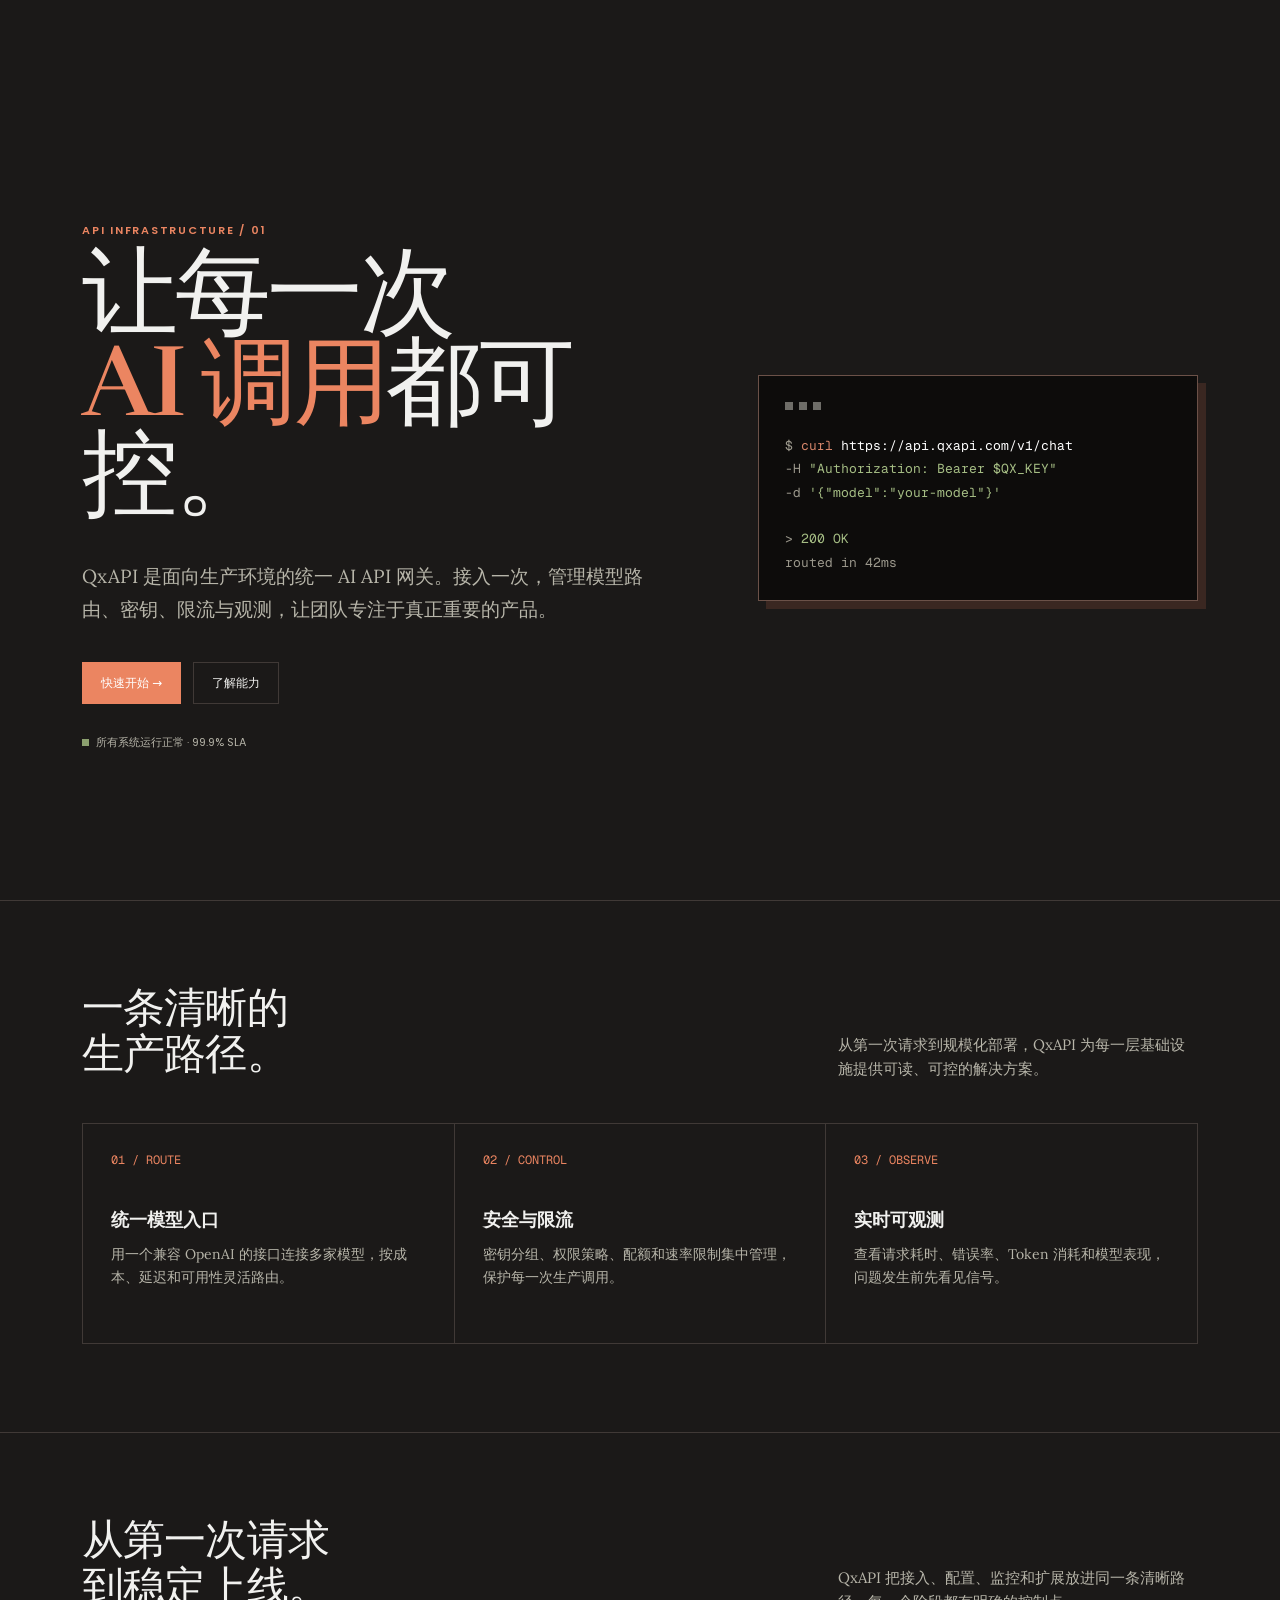
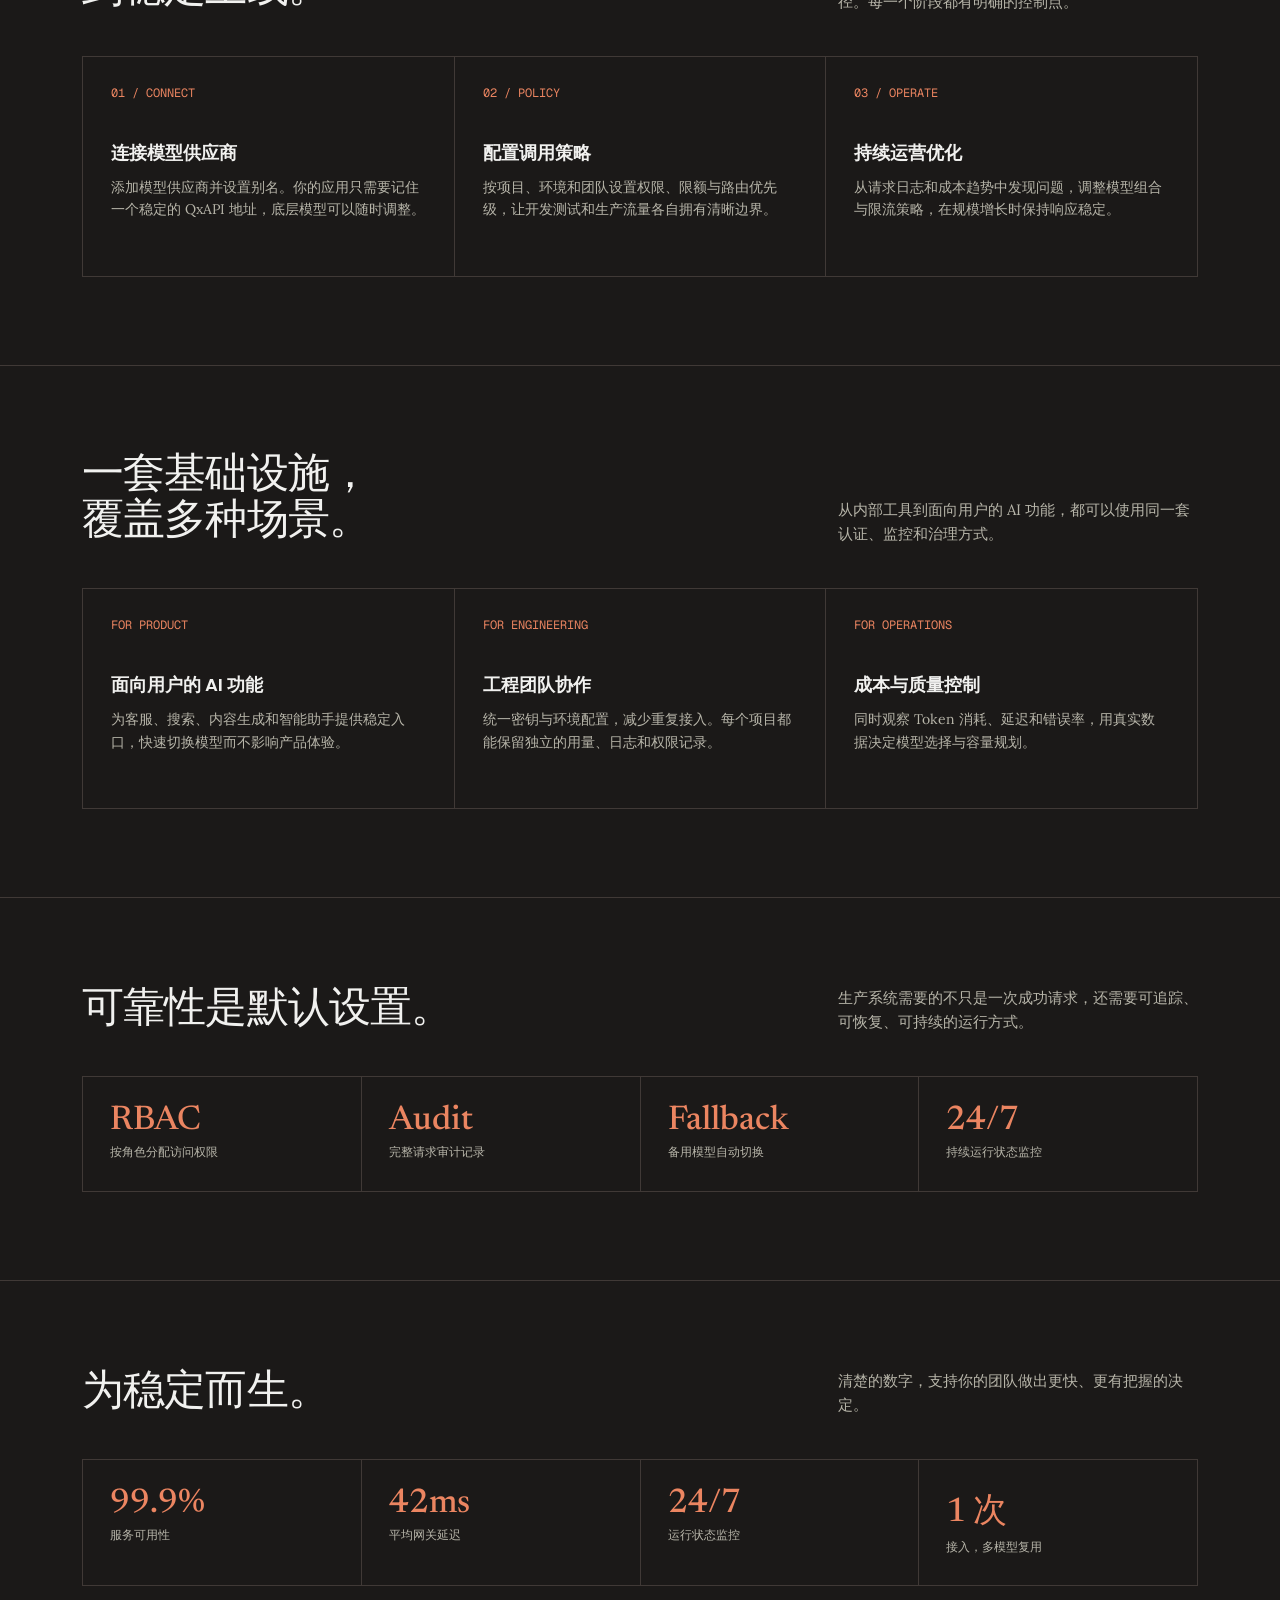
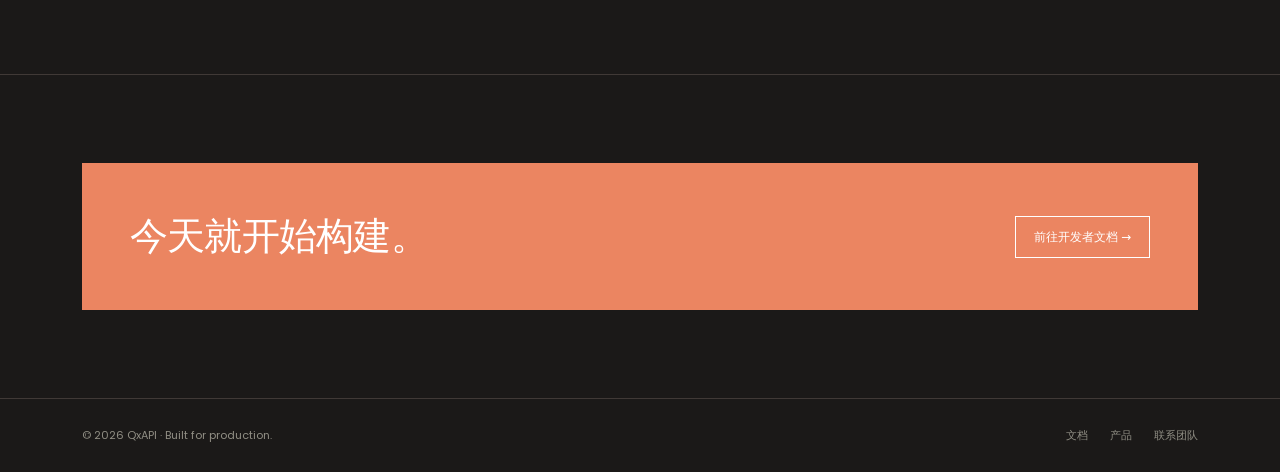
==== index.html @ 0c3f65e6 "refine dark landing page hero and docs" ====
<!doctype html><html lang="zh-CN" data-theme="dark"><head><meta charset="utf-8"><meta name="viewport" content="width=device-width,initial-scale=1"><meta name="description" content="QxAPI：统一、可靠、可观测的 AI API 网关。"><title>QxAPI — 统一 AI API 网关</title><link rel="preconnect" href="https://fonts.googleapis.com"><link href="https://fonts.googleapis.com/css2?family=Geist+Mono:wght@400;500&family=Lora:wght@400;500;600&family=Newsreader:wght@400;500;600&family=Poppins:wght@400;500;600;700&display=swap" rel="stylesheet"><style>
 :root{--paper:#1b1918;--surface:#262321;--ink:#f1f1ef;--muted:#b7b5a9;--faint:#908e84;--line:#403936;--accent:#eb8561;--accent-dark:#f09a7a;--accent-pale:#3a2721;--green:#8ca06f;--mono:'Geist Mono',monospace;--sans:Poppins,system-ui,sans-serif;--serif:Lora,Georgia,serif;--display:Newsreader,Georgia,serif}*{box-sizing:border-box}html{scroll-behavior:smooth}body{margin:0;background:var(--paper);color:var(--ink);font-family:var(--serif);line-height:1.6}a{color:inherit;text-decoration:none}.wrap{max-width:1180px;margin:auto;padding:0 32px}.nav{height:92px;border-bottom:0;display:flex;align-items:center;justify-content:space-between;font-family:var(--sans);font-size:13px}.nav>.wrap{visibility:hidden;width:100%;display:flex;align-items:center;justify-content:space-between}.brand{display:flex;align-items:center;gap:12px;font-weight:600}.mark{display:grid;place-items:center;width:34px;height:34px;background:var(--accent);color:#fff;font:13px var(--mono)}.navlinks{display:flex;align-items:center;gap:28px;color:var(--muted)}.navlinks a:hover{color:var(--accent)}.nav-actions{display:flex;align-items:center;gap:12px}.btn{display:inline-flex;align-items:center;justify-content:center;padding:11px 18px;border:1px solid var(--line);background:transparent;font:500 12px var(--sans);cursor:pointer;transition:.2s}.btn:hover{border-color:var(--accent);color:var(--accent)}.btn.primary{background:var(--accent);border-color:var(--accent);color:#fff}.btn.primary:hover{background:var(--accent-dark);color:#fff}.hero{min-height:calc(100vh - 92px);padding:72px 0 88px;display:grid;grid-template-columns:minmax(0,1fr) 440px;gap:clamp(48px,8vw,120px);align-items:center}.eyebrow{margin:0 0 18px;color:var(--accent);font:600 11px var(--sans);letter-spacing:.16em;text-transform:uppercase}.hero h1{max-width:760px;margin:0;font:500 clamp(54px,7.5vw,96px)/.94 var(--display);letter-spacing:-.035em}.hero h1 em{color:var(--accent);font-style:normal}.lead{max-width:610px;margin:32px 0 36px;color:var(--muted);font-size:clamp(16px,1.5vw,19px);line-height:1.75}.actions{display:flex;gap:12px;flex-wrap:wrap}.terminal{background:#0d0c0b;color:#ffffff;border:1px solid #6b5148;padding:26px;font:13px/1.8 var(--mono);box-shadow:8px 8px 0 var(--accent-pale)}.terminal .bar{display:flex;gap:6px;margin-bottom:24px}.terminal .dot{width:8px;height:8px;background:#6e6d68}.orange{color:#d6866a}.green{color:#a5bd84}.dim{color:#9b988c}.signal{display:inline-flex;align-items:center;gap:7px;margin-top:30px;color:var(--muted);font:11px var(--sans)}.signal i{width:7px;height:7px;background:var(--green);display:inline-block}.section{padding:88px 0;border-top:1px solid var(--line)}.section-head{display:flex;justify-content:space-between;gap:30px;align-items:end;margin-bottom:42px}.section h2{margin:0;font:500 42px/1.1 var(--display);letter-spacing:-.02em}.section-head p{max-width:360px;margin:0;color:var(--muted);font-size:15px}.grid{display:grid;grid-template-columns:repeat(3,1fr);border-top:1px solid var(--line);border-left:1px solid var(--line)}.card{padding:28px;border-right:1px solid var(--line);border-bottom:1px solid var(--line);min-height:220px}.card:hover{background:var(--surface)}.num{font:12px var(--mono);color:var(--accent);margin-bottom:38px}.card h3{margin:0 0 10px;font:600 18px var(--sans)}.card p{margin:0;color:var(--muted);font-size:14px}.metrics{display:grid;grid-template-columns:repeat(4,1fr);gap:1px;background:var(--line);border:1px solid var(--line)}.metric{background:var(--paper);padding:27px}.metric strong{display:block;color:var(--accent);font:500 34px var(--display)}.metric span{color:var(--muted);font:12px var(--sans)}.cta{background:var(--accent);color:#fff;padding:48px;display:flex;justify-content:space-between;align-items:center;gap:30px}.cta h2{margin:0;font:500 38px var(--display)}.cta .btn{border-color:#fff;color:#fff}.footer{border-top:1px solid var(--line);padding:28px 0;color:var(--faint);font:11px var(--sans)}.footer>.wrap{display:flex;justify-content:space-between}.footer a{margin-left:22px}@media(max-width:760px){.wrap{padding:0 20px}.navlinks{display:none}.hero{min-height:calc(100vh - 92px);padding:64px 0 78px;display:block}.hero h1{font-size:55px}.terminal{margin-top:55px}.grid{grid-template-columns:1fr}.metrics{grid-template-columns:repeat(2,1fr)}.section{padding:62px 0}.section-head{display:block}.section-head p{margin-top:14px}.cta{display:block;padding:32px}.cta h2{font-size:30px;margin-bottom:25px}.footer>.wrap{display:block}.footer nav{margin-top:14px}.footer a{margin:0 18px 0 0}}
</style></head><body><header class="nav"><div class="wrap"><a class="brand" href="index.html"><span class="mark">QX</span><span>QxAPI</span></a><nav class="navlinks"><a href="#product">产品</a><a href="#scenarios">场景</a><a href="docs.html">文档</a><a href="#workflow">工作流程</a><a href="#reliability">可靠性</a></nav><div class="nav-actions"><a class="btn" href="docs.html">查看文档</a><a class="btn primary" href="/sign-in">快速开始</a></div></div></header><main><div class="wrap"><section class="hero"><div><p class="eyebrow">API infrastructure / 01</p><h1>让每一次<br><em>AI 调用</em>都可控。</h1><p class="lead">QxAPI 是面向生产环境的统一 AI API 网关。接入一次，管理模型路由、密钥、限流与观测，让团队专注于真正重要的产品。</p><div class="actions"><a class="btn primary" href="/sign-in">快速开始 →</a><a class="btn" href="#product">了解能力</a></div><div class="signal"><i></i> 所有系统运行正常 · 99.9% SLA</div></div><div class="terminal"><div class="bar"><i class="dot"></i><i class="dot"></i><i class="dot"></i></div><div><span class="dim">$ </span><span class="orange">curl</span> https://api.qxapi.com/v1/chat</div><div class="dim">  -H <span class="green">"Authorization: Bearer $QX_KEY"</span></div><div class="dim">  -d <span class="green">'{"model":"your-model"}'</span></div><br><div><span class="dim">&gt; </span><span class="green">200 OK</span></div><div class="dim">  routed in 42ms</div></div></section></div><section class="section" id="product"><div class="wrap"><div class="section-head"><h2>一条清晰的<br>生产路径。</h2><p>从第一次请求到规模化部署，QxAPI 为每一层基础设施提供可读、可控的解决方案。</p></div><div class="grid"><article class="card"><div class="num">01 / ROUTE</div><h3>统一模型入口</h3><p>用一个兼容 OpenAI 的接口连接多家模型，按成本、延迟和可用性灵活路由。</p></article><article class="card"><div class="num">02 / CONTROL</div><h3>安全与限流</h3><p>密钥分组、权限策略、配额和速率限制集中管理，保护每一次生产调用。</p></article><article class="card"><div class="num">03 / OBSERVE</div><h3>实时可观测</h3><p>查看请求耗时、错误率、Token 消耗和模型表现，问题发生前先看见信号。</p></article></div></div></section><section class="section" id="workflow"><div class="wrap"><div class="section-head"><h2>从第一次请求<br>到稳定上线。</h2><p>QxAPI 把接入、配置、监控和扩展放进同一条清晰路径。每一个阶段都有明确的控制点。</p></div><div class="grid"><article class="card"><div class="num">01 / CONNECT</div><h3>连接模型供应商</h3><p>添加模型供应商并设置别名。你的应用只需要记住一个稳定的 QxAPI 地址，底层模型可以随时调整。</p></article><article class="card"><div class="num">02 / POLICY</div><h3>配置调用策略</h3><p>按项目、环境和团队设置权限、限额与路由优先级，让开发测试和生产流量各自拥有清晰边界。</p></article><article class="card"><div class="num">03 / OPERATE</div><h3>持续运营优化</h3><p>从请求日志和成本趋势中发现问题，调整模型组合与限流策略，在规模增长时保持响应稳定。</p></article></div></div></section><section class="section" id="scenarios"><div class="wrap"><div class="section-head"><h2>一套基础设施，<br>覆盖多种场景。</h2><p>从内部工具到面向用户的 AI 功能，都可以使用同一套认证、监控和治理方式。</p></div><div class="grid"><article class="card"><div class="num">FOR PRODUCT</div><h3>面向用户的 AI 功能</h3><p>为客服、搜索、内容生成和智能助手提供稳定入口，快速切换模型而不影响产品体验。</p></article><article class="card"><div class="num">FOR ENGINEERING</div><h3>工程团队协作</h3><p>统一密钥与环境配置，减少重复接入。每个项目都能保留独立的用量、日志和权限记录。</p></article><article class="card"><div class="num">FOR OPERATIONS</div><h3>成本与质量控制</h3><p>同时观察 Token 消耗、延迟和错误率，用真实数据决定模型选择与容量规划。</p></article></div></div></section><section class="section" id="security"><div class="wrap"><div class="section-head"><h2>可靠性是默认设置。</h2><p>生产系统需要的不只是一次成功请求，还需要可追踪、可恢复、可持续的运行方式。</p></div><div class="metrics"><div class="metric"><strong>RBAC</strong><span>按角色分配访问权限</span></div><div class="metric"><strong>Audit</strong><span>完整请求审计记录</span></div><div class="metric"><strong>Fallback</strong><span>备用模型自动切换</span></div><div class="metric"><strong>24/7</strong><span>持续运行状态监控</span></div></div></div></section><section class="section" id="reliability"><div class="wrap"><div class="section-head"><h2>为稳定而生。</h2><p>清楚的数字，支持你的团队做出更快、更有把握的决定。</p></div><div class="metrics"><div class="metric"><strong>99.9%</strong><span>服务可用性</span></div><div class="metric"><strong>42ms</strong><span>平均网关延迟</span></div><div class="metric"><strong>24/7</strong><span>运行状态监控</span></div><div class="metric"><strong>1 次</strong><span>接入，多模型复用</span></div></div></div></section><section class="section" id="start"><div class="wrap"><div class="cta"><h2>今天就开始构建。</h2><a class="btn" href="docs.html">前往开发者文档 →</a></div></div></section></main><footer class="footer"><div class="wrap"><span>© 2026 QxAPI · Built for production.</span><nav><a href="docs.html">文档</a><a href="#product">产品</a><a href="mailto:hello@qxapi.com">联系团队</a></nav></div></footer></body></html>
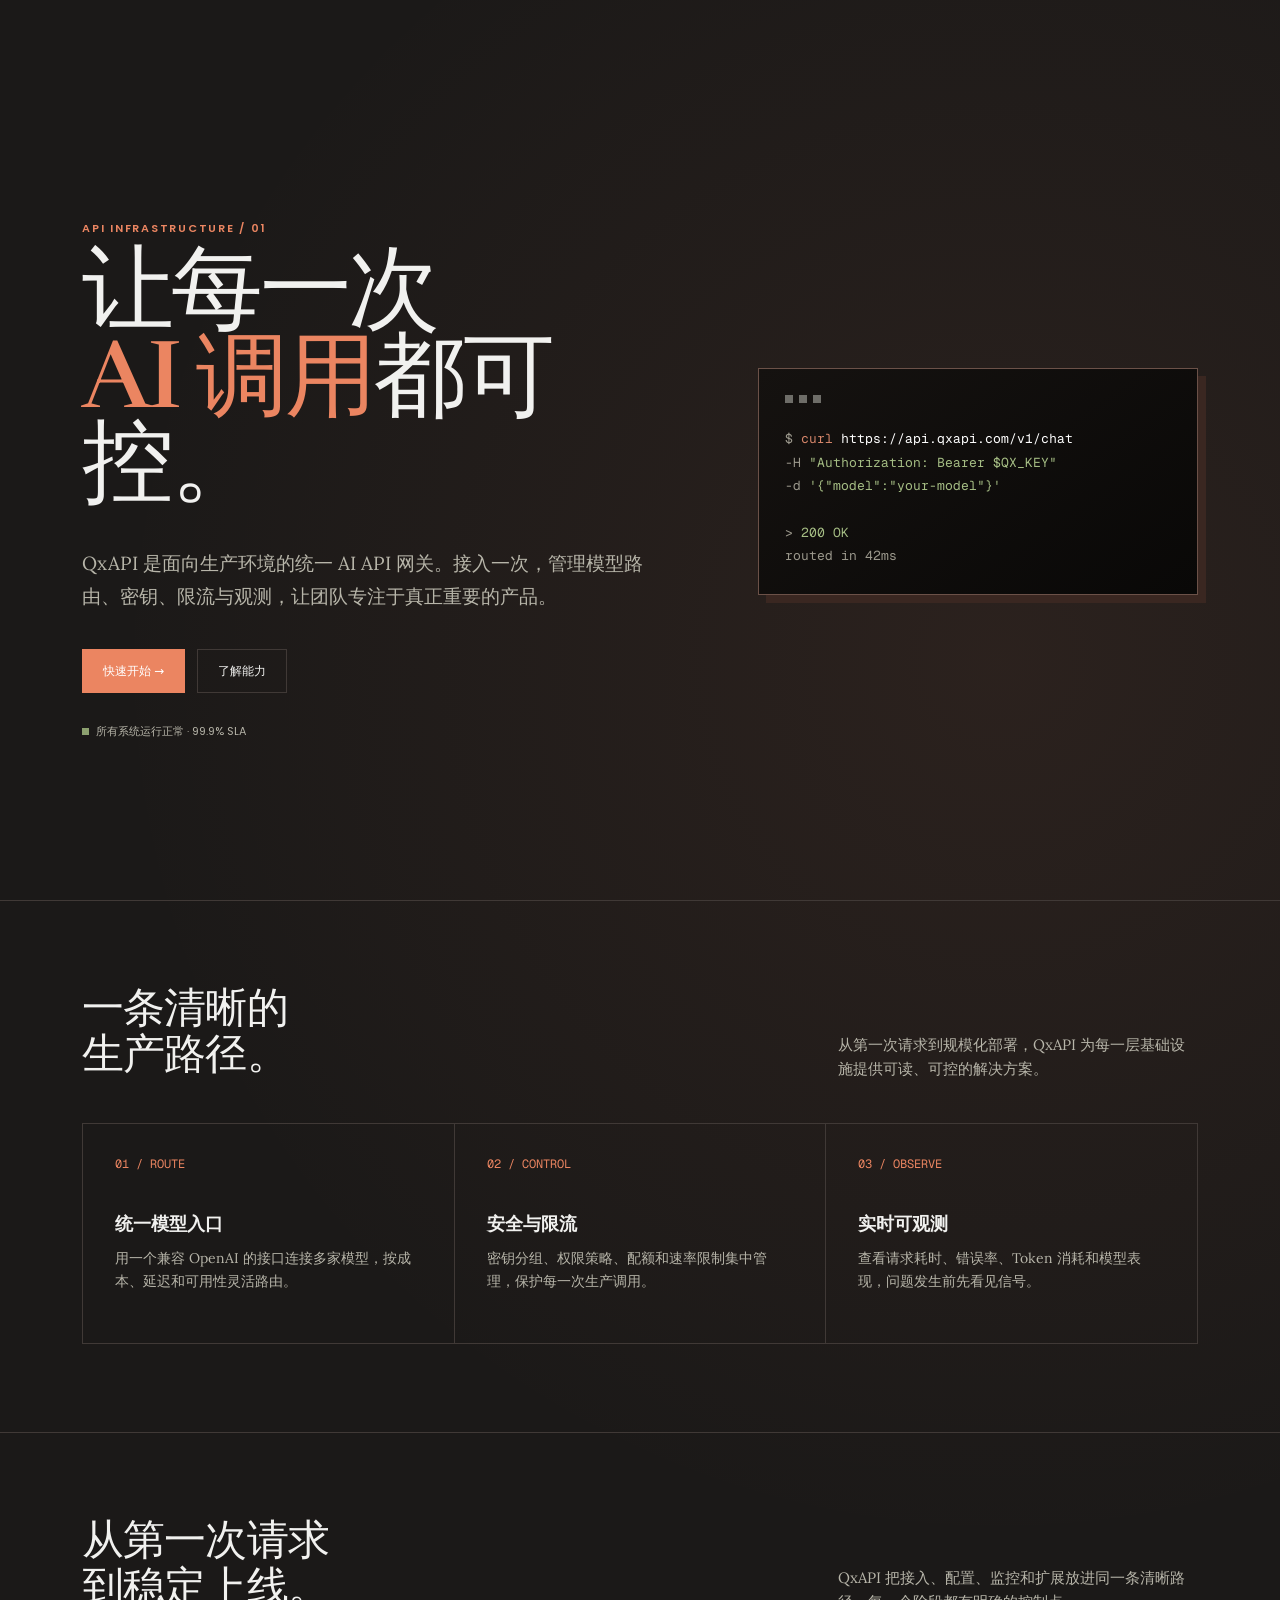
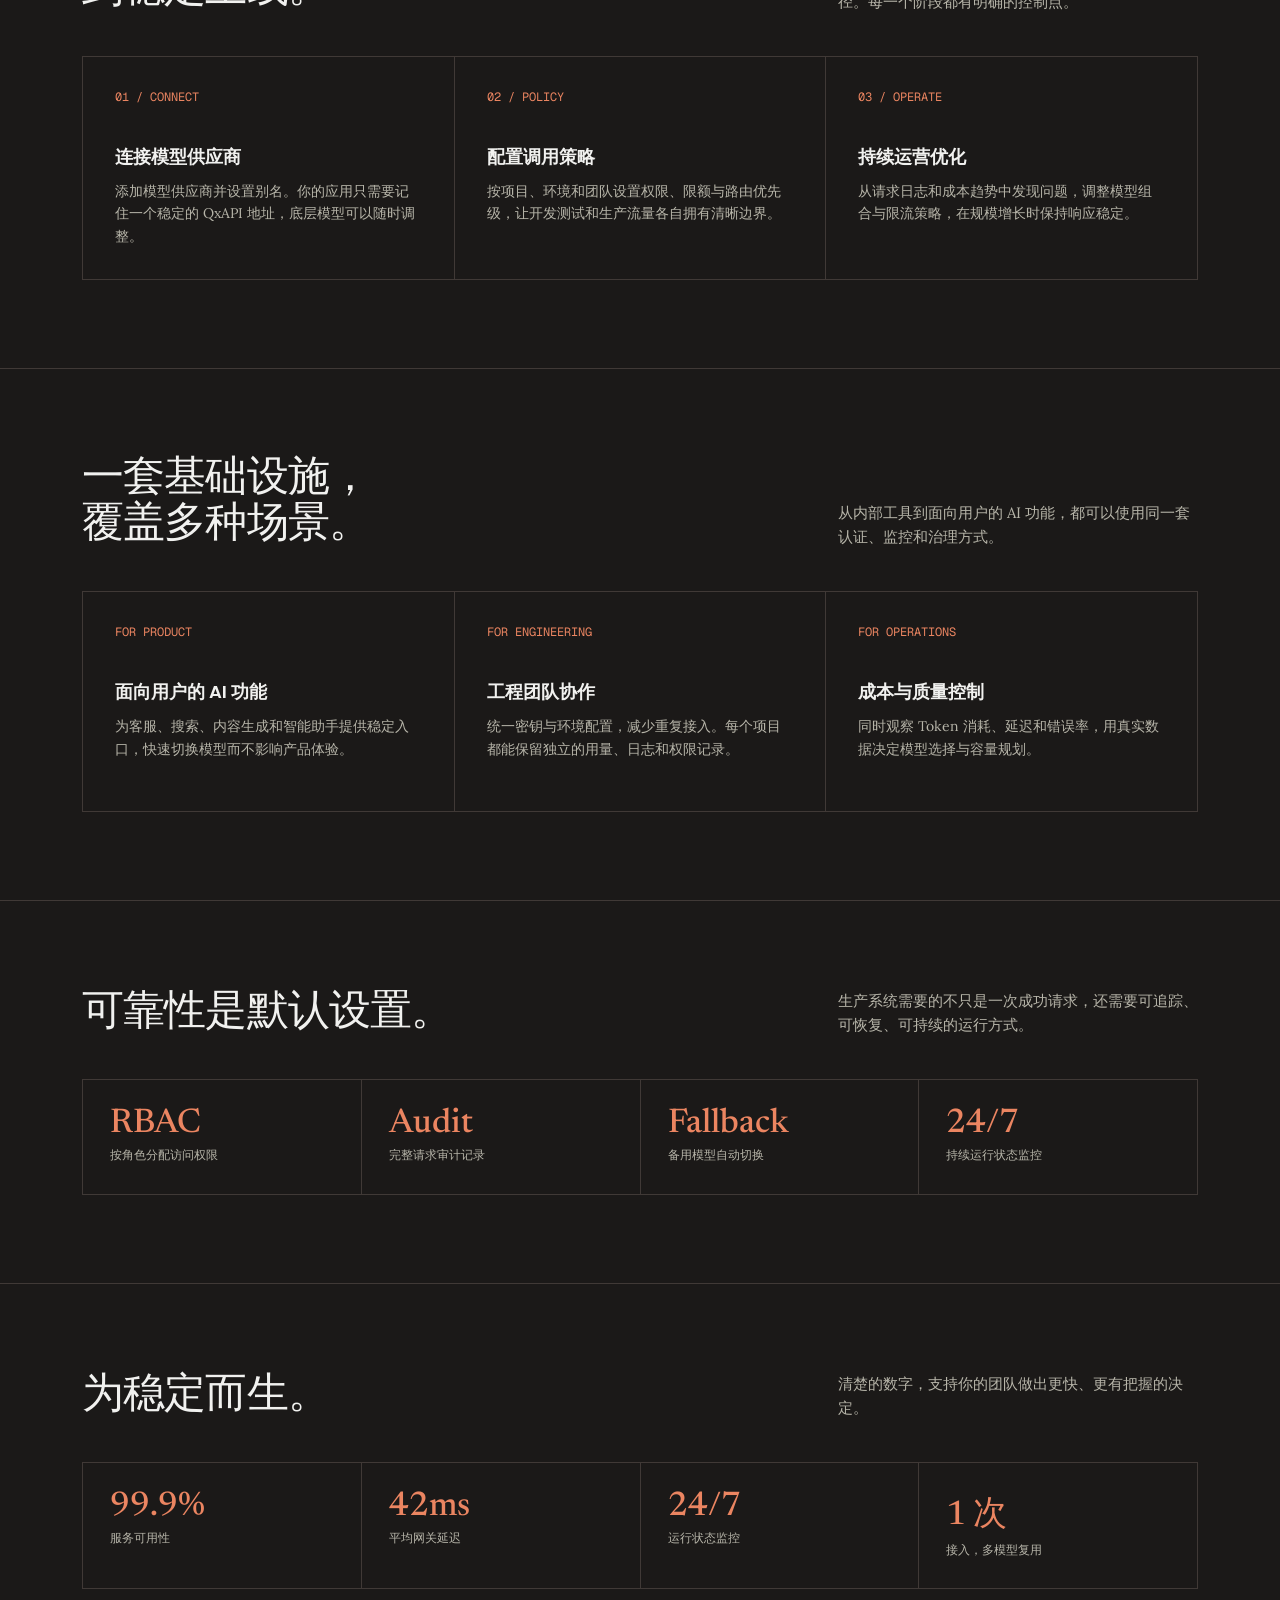
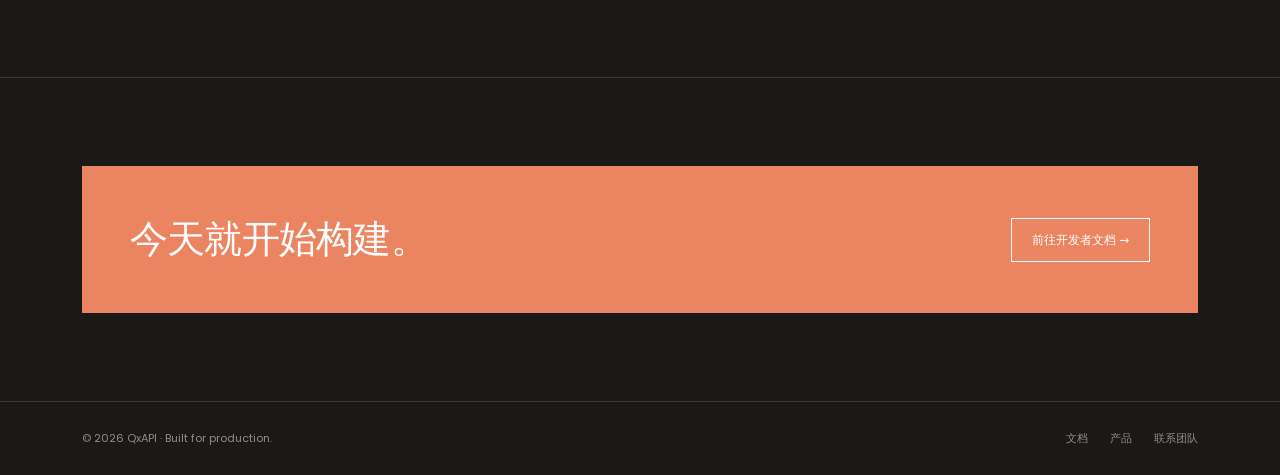
==== commit b1f41c7c: "polish landing page and fullscreen hero" ====
--- a/index.html
+++ b/index.html
@@ -1,5 +1,5 @@
 <!doctype html><html lang="zh-CN" data-theme="dark"><head><meta charset="utf-8"><meta name="viewport" content="width=device-width,initial-scale=1"><meta name="description" content="QxAPI：统一、可靠、可观测的 AI API 网关。"><title>QxAPI — 统一 AI API 网关</title><link rel="preconnect" href="https://fonts.googleapis.com"><link href="https://fonts.googleapis.com/css2?family=Geist+Mono:wght@400;500&family=Lora:wght@400;500;600&family=Newsreader:wght@400;500;600&family=Poppins:wght@400;500;600;700&display=swap" rel="stylesheet"><style>
- :root{--paper:#1b1918;--surface:#262321;--ink:#f1f1ef;--muted:#b7b5a9;--faint:#908e84;--line:#403936;--accent:#eb8561;--accent-dark:#f09a7a;--accent-pale:#3a2721;--green:#8ca06f;--mono:'Geist Mono',monospace;--sans:Poppins,system-ui,sans-serif;--serif:Lora,Georgia,serif;--display:Newsreader,Georgia,serif}*{box-sizing:border-box}html{scroll-behavior:smooth}body{margin:0;background:var(--paper);color:var(--ink);font-family:var(--serif);line-height:1.6}a{color:inherit;text-decoration:none}.wrap{max-width:1180px;margin:auto;padding:0 32px}.nav{height:92px;border-bottom:0;display:flex;align-items:center;justify-content:space-between;font-family:var(--sans);font-size:13px}.nav>.wrap{visibility:hidden;width:100%;display:flex;align-items:center;justify-content:space-between}.brand{display:flex;align-items:center;gap:12px;font-weight:600}.mark{display:grid;place-items:center;width:34px;height:34px;background:var(--accent);color:#fff;font:13px var(--mono)}.navlinks{display:flex;align-items:center;gap:28px;color:var(--muted)}.navlinks a:hover{color:var(--accent)}.nav-actions{display:flex;align-items:center;gap:12px}.btn{display:inline-flex;align-items:center;justify-content:center;padding:11px 18px;border:1px solid var(--line);background:transparent;font:500 12px var(--sans);cursor:pointer;transition:.2s}.btn:hover{border-color:var(--accent);color:var(--accent)}.btn.primary{background:var(--accent);border-color:var(--accent);color:#fff}.btn.primary:hover{background:var(--accent-dark);color:#fff}.hero{min-height:calc(100vh - 92px);padding:72px 0 88px;display:grid;grid-template-columns:minmax(0,1fr) 440px;gap:clamp(48px,8vw,120px);align-items:center}.eyebrow{margin:0 0 18px;color:var(--accent);font:600 11px var(--sans);letter-spacing:.16em;text-transform:uppercase}.hero h1{max-width:760px;margin:0;font:500 clamp(54px,7.5vw,96px)/.94 var(--display);letter-spacing:-.035em}.hero h1 em{color:var(--accent);font-style:normal}.lead{max-width:610px;margin:32px 0 36px;color:var(--muted);font-size:clamp(16px,1.5vw,19px);line-height:1.75}.actions{display:flex;gap:12px;flex-wrap:wrap}.terminal{background:#0d0c0b;color:#ffffff;border:1px solid #6b5148;padding:26px;font:13px/1.8 var(--mono);box-shadow:8px 8px 0 var(--accent-pale)}.terminal .bar{display:flex;gap:6px;margin-bottom:24px}.terminal .dot{width:8px;height:8px;background:#6e6d68}.orange{color:#d6866a}.green{color:#a5bd84}.dim{color:#9b988c}.signal{display:inline-flex;align-items:center;gap:7px;margin-top:30px;color:var(--muted);font:11px var(--sans)}.signal i{width:7px;height:7px;background:var(--green);display:inline-block}.section{padding:88px 0;border-top:1px solid var(--line)}.section-head{display:flex;justify-content:space-between;gap:30px;align-items:end;margin-bottom:42px}.section h2{margin:0;font:500 42px/1.1 var(--display);letter-spacing:-.02em}.section-head p{max-width:360px;margin:0;color:var(--muted);font-size:15px}.grid{display:grid;grid-template-columns:repeat(3,1fr);border-top:1px solid var(--line);border-left:1px solid var(--line)}.card{padding:28px;border-right:1px solid var(--line);border-bottom:1px solid var(--line);min-height:220px}.card:hover{background:var(--surface)}.num{font:12px var(--mono);color:var(--accent);margin-bottom:38px}.card h3{margin:0 0 10px;font:600 18px var(--sans)}.card p{margin:0;color:var(--muted);font-size:14px}.metrics{display:grid;grid-template-columns:repeat(4,1fr);gap:1px;background:var(--line);border:1px solid var(--line)}.metric{background:var(--paper);padding:27px}.metric strong{display:block;color:var(--accent);font:500 34px var(--display)}.metric span{color:var(--muted);font:12px var(--sans)}.cta{background:var(--accent);color:#fff;padding:48px;display:flex;justify-content:space-between;align-items:center;gap:30px}.cta h2{margin:0;font:500 38px var(--display)}.cta .btn{border-color:#fff;color:#fff}.footer{border-top:1px solid var(--line);padding:28px 0;color:var(--faint);font:11px var(--sans)}.footer>.wrap{display:flex;justify-content:space-between}.footer a{margin-left:22px}@media(max-width:760px){.wrap{padding:0 20px}.navlinks{display:none}.hero{min-height:calc(100vh - 92px);padding:64px 0 78px;display:block}.hero h1{font-size:55px}.terminal{margin-top:55px}.grid{grid-template-columns:1fr}.metrics{grid-template-columns:repeat(2,1fr)}.section{padding:62px 0}.section-head{display:block}.section-head p{margin-top:14px}.cta{display:block;padding:32px}.cta h2{font-size:30px;margin-bottom:25px}.footer>.wrap{display:block}.footer nav{margin-top:14px}.footer a{margin:0 18px 0 0}}
+ :root{--paper:#1b1918;--surface:#262321;--ink:#f1f1ef;--muted:#b7b5a9;--faint:#908e84;--line:#403936;--accent:#eb8561;--accent-dark:#f09a7a;--accent-pale:#3a2721;--green:#8ca06f;--mono:'Geist Mono',monospace;--sans:Poppins,system-ui,sans-serif;--serif:Lora,Georgia,serif;--display:Newsreader,Georgia,serif}*{box-sizing:border-box}html{scroll-behavior:smooth}body{margin:0;background:radial-gradient(circle at 78% 18%,rgba(235,133,97,.08),transparent 28%),var(--paper);color:var(--ink);font-family:var(--serif);line-height:1.6}a{color:inherit;text-decoration:none}.wrap{max-width:1180px;margin:auto;padding:0 32px}.nav{height:clamp(64px,8vh,92px);border-bottom:0;display:flex;align-items:center;justify-content:space-between;font-family:var(--sans);font-size:13px}.nav>.wrap{visibility:hidden;width:100%;display:flex;align-items:center;justify-content:space-between}.brand{display:flex;align-items:center;gap:12px;font-weight:600}.mark{display:grid;place-items:center;width:34px;height:34px;background:var(--accent);color:#fff;font:13px var(--mono)}.navlinks{display:flex;align-items:center;gap:28px;color:var(--muted)}.navlinks a:hover{color:var(--accent)}.nav-actions{display:flex;align-items:center;gap:12px}.btn{display:inline-flex;align-items:center;justify-content:center;padding:12px 20px;min-height:42px;border:1px solid var(--line);background:transparent;font:500 12px var(--sans);cursor:pointer;transition:.2s}.btn:hover{border-color:var(--accent);color:var(--accent)}.btn.primary{background:var(--accent);border-color:var(--accent);color:#fff}.btn.primary:hover{background:var(--accent-dark);color:#fff}.hero{min-height:calc(100svh - clamp(64px,8vh,92px));padding:clamp(42px,7vh,88px) 0 clamp(48px,8vh,96px);display:grid;grid-template-columns:minmax(0,1fr) 440px;gap:clamp(48px,8vw,120px);align-items:center}.eyebrow{margin:0 0 18px;color:var(--accent);font:600 11px var(--sans);letter-spacing:.16em;text-transform:uppercase}.hero h1{max-width:760px;margin:0;font:500 clamp(48px,7.2vw,92px)/.94 var(--display);letter-spacing:-.035em}.hero h1 em{color:var(--accent);font-style:normal}.lead{max-width:610px;margin:32px 0 36px;color:var(--muted);font-size:clamp(16px,1.5vw,19px);line-height:1.75}.actions{display:flex;gap:12px;flex-wrap:wrap}.terminal{background:linear-gradient(145deg,#151210,#090807);color:#ffffff;border:1px solid #6b5148;padding:26px;font:13px/1.8 var(--mono);box-shadow:8px 8px 0 var(--accent-pale)}.terminal .bar{display:flex;gap:6px;margin-bottom:24px}.terminal .dot{width:8px;height:8px;background:#6e6d68}.orange{color:#d6866a}.green{color:#a5bd84}.dim{color:#9b988c}.signal{display:inline-flex;align-items:center;gap:7px;margin-top:30px;color:var(--muted);font:11px var(--sans)}.signal i{width:7px;height:7px;background:var(--green);display:inline-block}.section{padding:88px 0;border-top:1px solid var(--line)}.section-head{display:flex;justify-content:space-between;gap:30px;align-items:end;margin-bottom:42px}.section h2{margin:0;font:500 42px/1.1 var(--display);letter-spacing:-.02em}.section-head p{max-width:360px;margin:0;color:var(--muted);font-size:15px}.grid{display:grid;grid-template-columns:repeat(3,1fr);border-top:1px solid var(--line);border-left:1px solid var(--line)}.card{padding:clamp(22px,3vw,32px);border-right:1px solid var(--line);border-bottom:1px solid var(--line);min-height:220px;transition:background .2s ease,transform .2s ease}.card:hover{transform:translateY(-3px)}.card:hover{background:var(--surface)}.num{font:12px var(--mono);color:var(--accent);margin-bottom:38px}.card h3{margin:0 0 10px;font:600 18px var(--sans)}.card p{margin:0;color:var(--muted);font-size:14px}.metrics{display:grid;grid-template-columns:repeat(4,1fr);gap:1px;background:var(--line);border:1px solid var(--line)}.metric{background:var(--paper);padding:27px}.metric strong{display:block;color:var(--accent);font:500 34px var(--display)}.metric span{color:var(--muted);font:12px var(--sans)}.cta{background:var(--accent);color:#fff;padding:48px;display:flex;justify-content:space-between;align-items:center;gap:30px}.cta h2{margin:0;font:500 38px var(--display)}.cta .btn{border-color:#fff;color:#fff}.footer{border-top:1px solid var(--line);padding:28px 0;color:var(--faint);font:11px var(--sans)}.footer>.wrap{display:flex;justify-content:space-between}.footer a{margin-left:22px}@media(max-height:700px) and (min-width:761px){.hero{padding-top:32px;padding-bottom:42px}.hero h1{font-size:clamp(48px,6vw,72px)}.lead{margin-top:20px;margin-bottom:24px}.signal{margin-top:18px}.terminal{padding:20px}}@media(max-width:760px){.wrap{padding:0 20px}.navlinks{display:none}.hero{min-height:calc(100svh - 64px);padding:56px 0 70px;display:block}.hero h1{font-size:55px}.terminal{margin-top:55px}.grid{grid-template-columns:1fr}.metrics{grid-template-columns:repeat(2,1fr)}.section{padding:62px 0}.section-head{display:block}.section-head p{margin-top:14px}.cta{display:block;padding:32px}.cta h2{font-size:30px;margin-bottom:25px}.footer>.wrap{display:block}.footer nav{margin-top:14px}.footer a{margin:0 18px 0 0}}
 </style></head><body><header class="nav"><div class="wrap"><a class="brand" href="index.html"><span class="mark">QX</span><span>QxAPI</span></a><nav class="navlinks"><a href="#product">产品</a><a href="#scenarios">场景</a><a href="docs.html">文档</a><a href="#workflow">工作流程</a><a href="#reliability">可靠性</a></nav><div class="nav-actions"><a class="btn" href="docs.html">查看文档</a><a class="btn primary" href="/sign-in">快速开始</a></div></div></header><main><div class="wrap"><section class="hero"><div><p class="eyebrow">API infrastructure / 01</p><h1>让每一次<br><em>AI 调用</em>都可控。</h1><p class="lead">QxAPI 是面向生产环境的统一 AI API 网关。接入一次，管理模型路由、密钥、限流与观测，让团队专注于真正重要的产品。</p><div class="actions"><a class="btn primary" href="/sign-in">快速开始 →</a><a class="btn" href="#product">了解能力</a></div><div class="signal"><i></i> 所有系统运行正常 · 99.9% SLA</div></div><div class="terminal"><div class="bar"><i class="dot"></i><i class="dot"></i><i class="dot"></i></div><div><span class="dim">$ </span><span class="orange">curl</span> https://api.qxapi.com/v1/chat</div><div class="dim">  -H <span class="green">"Authorization: Bearer $QX_KEY"</span></div><div class="dim">  -d <span class="green">'{"model":"your-model"}'</span></div><br><div><span class="dim">&gt; </span><span class="green">200 OK</span></div><div class="dim">  routed in 42ms</div></div></section></div><section class="section" id="product"><div class="wrap"><div class="section-head"><h2>一条清晰的<br>生产路径。</h2><p>从第一次请求到规模化部署，QxAPI 为每一层基础设施提供可读、可控的解决方案。</p></div><div class="grid"><article class="card"><div class="num">01 / ROUTE</div><h3>统一模型入口</h3><p>用一个兼容 OpenAI 的接口连接多家模型，按成本、延迟和可用性灵活路由。</p></article><article class="card"><div class="num">02 / CONTROL</div><h3>安全与限流</h3><p>密钥分组、权限策略、配额和速率限制集中管理，保护每一次生产调用。</p></article><article class="card"><div class="num">03 / OBSERVE</div><h3>实时可观测</h3><p>查看请求耗时、错误率、Token 消耗和模型表现，问题发生前先看见信号。</p></article></div></div></section><section class="section" id="workflow"><div class="wrap"><div class="section-head"><h2>从第一次请求<br>到稳定上线。</h2><p>QxAPI 把接入、配置、监控和扩展放进同一条清晰路径。每一个阶段都有明确的控制点。</p></div><div class="grid"><article class="card"><div class="num">01 / CONNECT</div><h3>连接模型供应商</h3><p>添加模型供应商并设置别名。你的应用只需要记住一个稳定的 QxAPI 地址，底层模型可以随时调整。</p></article><article class="card"><div class="num">02 / POLICY</div><h3>配置调用策略</h3><p>按项目、环境和团队设置权限、限额与路由优先级，让开发测试和生产流量各自拥有清晰边界。</p></article><article class="card"><div class="num">03 / OPERATE</div><h3>持续运营优化</h3><p>从请求日志和成本趋势中发现问题，调整模型组合与限流策略，在规模增长时保持响应稳定。</p></article></div></div></section><section class="section" id="scenarios"><div class="wrap"><div class="section-head"><h2>一套基础设施，<br>覆盖多种场景。</h2><p>从内部工具到面向用户的 AI 功能，都可以使用同一套认证、监控和治理方式。</p></div><div class="grid"><article class="card"><div class="num">FOR PRODUCT</div><h3>面向用户的 AI 功能</h3><p>为客服、搜索、内容生成和智能助手提供稳定入口，快速切换模型而不影响产品体验。</p></article><article class="card"><div class="num">FOR ENGINEERING</div><h3>工程团队协作</h3><p>统一密钥与环境配置，减少重复接入。每个项目都能保留独立的用量、日志和权限记录。</p></article><article class="card"><div class="num">FOR OPERATIONS</div><h3>成本与质量控制</h3><p>同时观察 Token 消耗、延迟和错误率，用真实数据决定模型选择与容量规划。</p></article></div></div></section><section class="section" id="security"><div class="wrap"><div class="section-head"><h2>可靠性是默认设置。</h2><p>生产系统需要的不只是一次成功请求，还需要可追踪、可恢复、可持续的运行方式。</p></div><div class="metrics"><div class="metric"><strong>RBAC</strong><span>按角色分配访问权限</span></div><div class="metric"><strong>Audit</strong><span>完整请求审计记录</span></div><div class="metric"><strong>Fallback</strong><span>备用模型自动切换</span></div><div class="metric"><strong>24/7</strong><span>持续运行状态监控</span></div></div></div></section><section class="section" id="reliability"><div class="wrap"><div class="section-head"><h2>为稳定而生。</h2><p>清楚的数字，支持你的团队做出更快、更有把握的决定。</p></div><div class="metrics"><div class="metric"><strong>99.9%</strong><span>服务可用性</span></div><div class="metric"><strong>42ms</strong><span>平均网关延迟</span></div><div class="metric"><strong>24/7</strong><span>运行状态监控</span></div><div class="metric"><strong>1 次</strong><span>接入，多模型复用</span></div></div></div></section><section class="section" id="start"><div class="wrap"><div class="cta"><h2>今天就开始构建。</h2><a class="btn" href="docs.html">前往开发者文档 →</a></div></div></section></main><footer class="footer"><div class="wrap"><span>© 2026 QxAPI · Built for production.</span><nav><a href="docs.html">文档</a><a href="#product">产品</a><a href="mailto:hello@qxapi.com">联系团队</a></nav></div></footer></body></html>
 
 
@@ -7,3 +7,4 @@
 
 
 
+
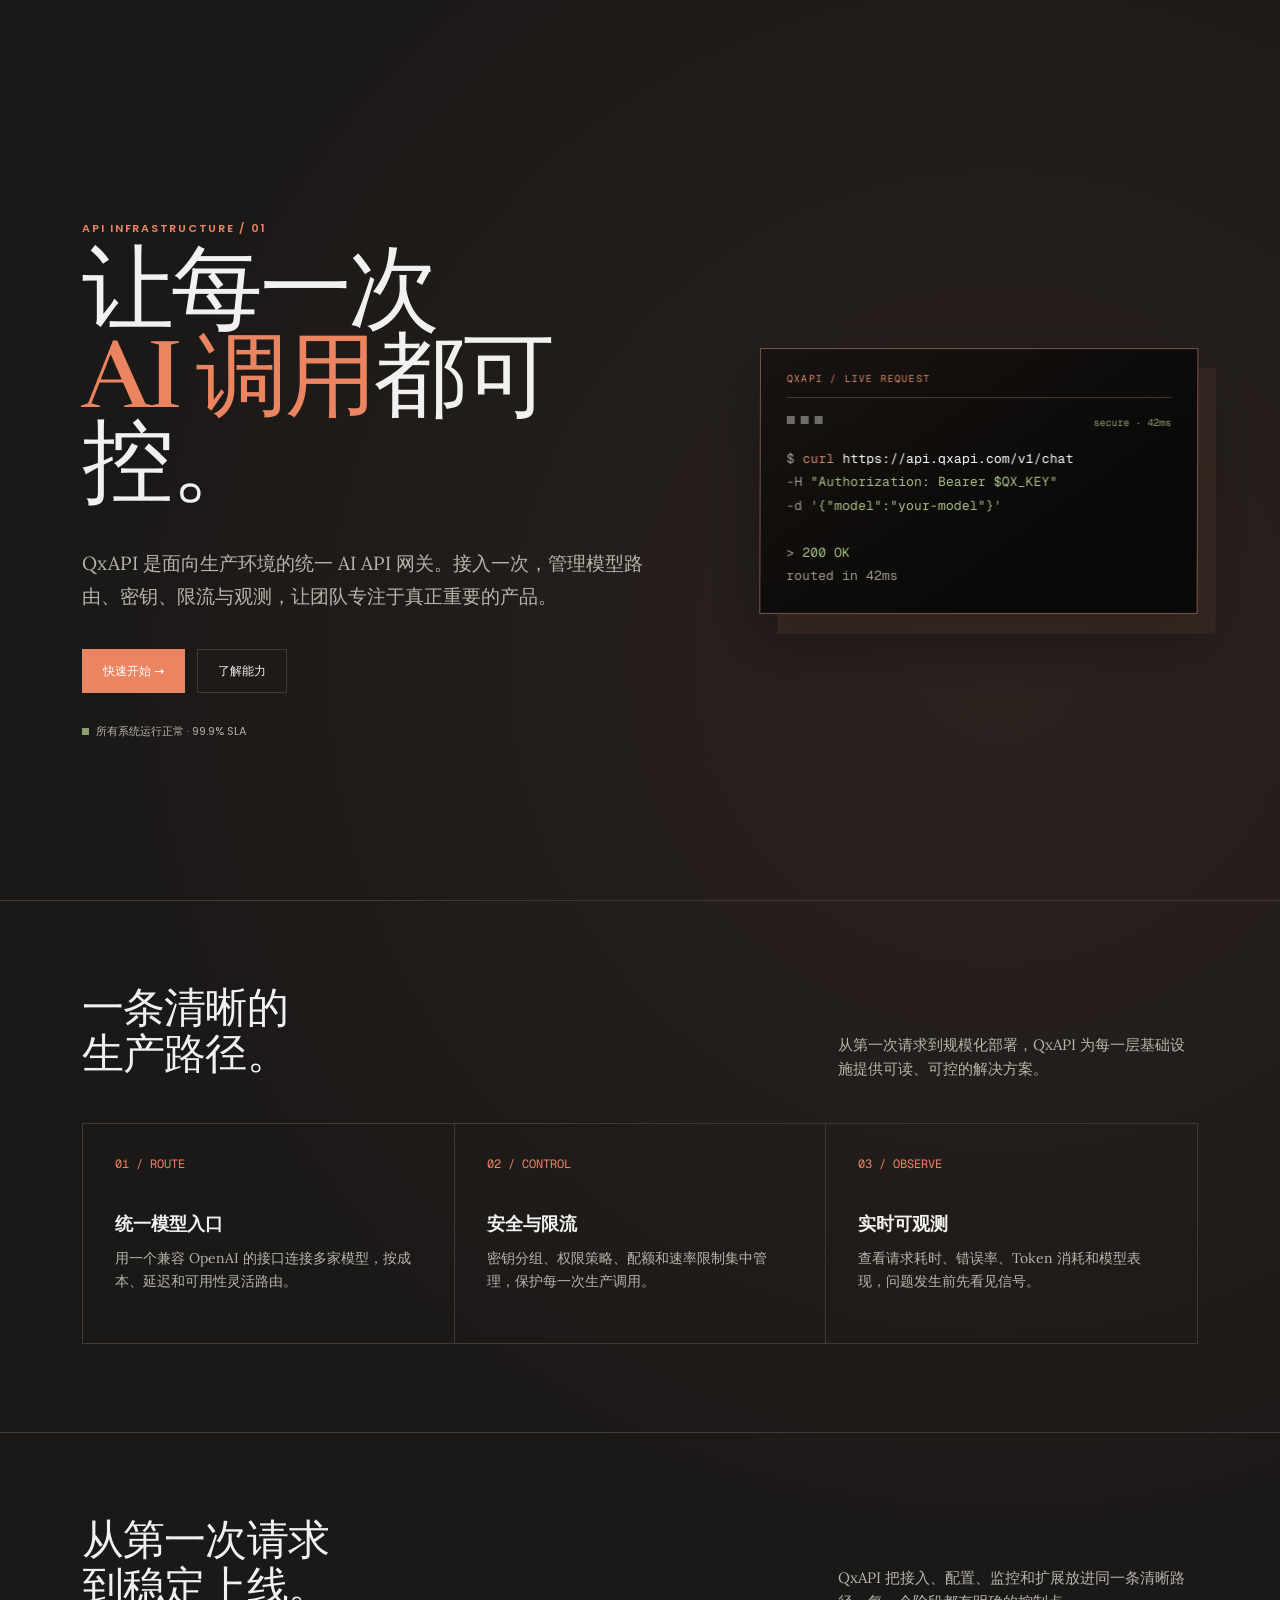
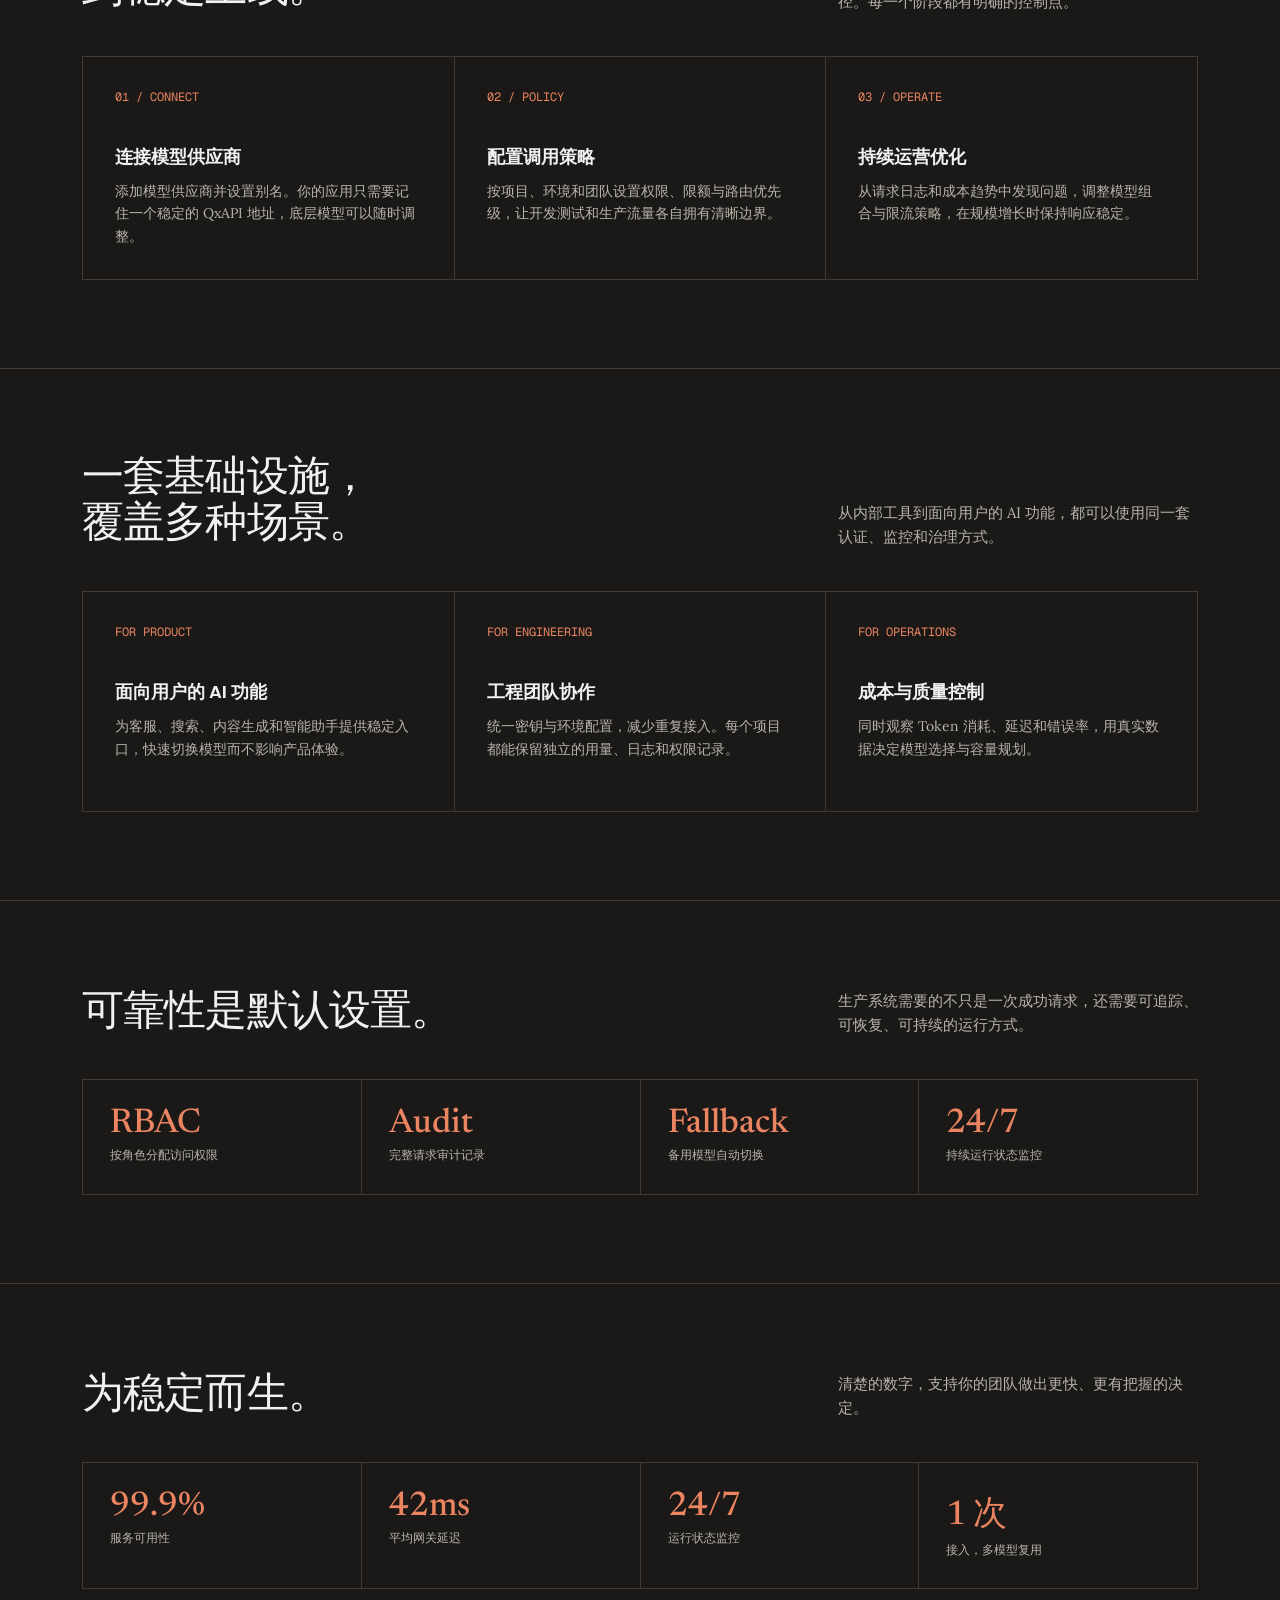
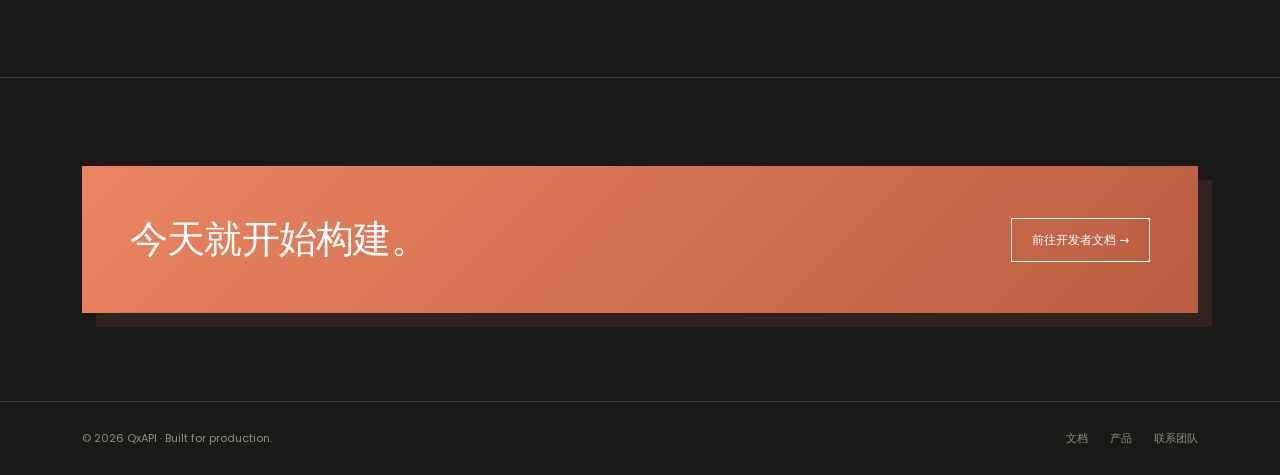
==== commit 5839ec82: "add depth and interactive states to landing page" ====
--- a/index.html
+++ b/index.html
@@ -1,5 +1,5 @@
 <!doctype html><html lang="zh-CN" data-theme="dark"><head><meta charset="utf-8"><meta name="viewport" content="width=device-width,initial-scale=1"><meta name="description" content="QxAPI：统一、可靠、可观测的 AI API 网关。"><title>QxAPI — 统一 AI API 网关</title><link rel="preconnect" href="https://fonts.googleapis.com"><link href="https://fonts.googleapis.com/css2?family=Geist+Mono:wght@400;500&family=Lora:wght@400;500;600&family=Newsreader:wght@400;500;600&family=Poppins:wght@400;500;600;700&display=swap" rel="stylesheet"><style>
- :root{--paper:#1b1918;--surface:#262321;--ink:#f1f1ef;--muted:#b7b5a9;--faint:#908e84;--line:#403936;--accent:#eb8561;--accent-dark:#f09a7a;--accent-pale:#3a2721;--green:#8ca06f;--mono:'Geist Mono',monospace;--sans:Poppins,system-ui,sans-serif;--serif:Lora,Georgia,serif;--display:Newsreader,Georgia,serif}*{box-sizing:border-box}html{scroll-behavior:smooth}body{margin:0;background:radial-gradient(circle at 78% 18%,rgba(235,133,97,.08),transparent 28%),var(--paper);color:var(--ink);font-family:var(--serif);line-height:1.6}a{color:inherit;text-decoration:none}.wrap{max-width:1180px;margin:auto;padding:0 32px}.nav{height:clamp(64px,8vh,92px);border-bottom:0;display:flex;align-items:center;justify-content:space-between;font-family:var(--sans);font-size:13px}.nav>.wrap{visibility:hidden;width:100%;display:flex;align-items:center;justify-content:space-between}.brand{display:flex;align-items:center;gap:12px;font-weight:600}.mark{display:grid;place-items:center;width:34px;height:34px;background:var(--accent);color:#fff;font:13px var(--mono)}.navlinks{display:flex;align-items:center;gap:28px;color:var(--muted)}.navlinks a:hover{color:var(--accent)}.nav-actions{display:flex;align-items:center;gap:12px}.btn{display:inline-flex;align-items:center;justify-content:center;padding:12px 20px;min-height:42px;border:1px solid var(--line);background:transparent;font:500 12px var(--sans);cursor:pointer;transition:.2s}.btn:hover{border-color:var(--accent);color:var(--accent)}.btn.primary{background:var(--accent);border-color:var(--accent);color:#fff}.btn.primary:hover{background:var(--accent-dark);color:#fff}.hero{min-height:calc(100svh - clamp(64px,8vh,92px));padding:clamp(42px,7vh,88px) 0 clamp(48px,8vh,96px);display:grid;grid-template-columns:minmax(0,1fr) 440px;gap:clamp(48px,8vw,120px);align-items:center}.eyebrow{margin:0 0 18px;color:var(--accent);font:600 11px var(--sans);letter-spacing:.16em;text-transform:uppercase}.hero h1{max-width:760px;margin:0;font:500 clamp(48px,7.2vw,92px)/.94 var(--display);letter-spacing:-.035em}.hero h1 em{color:var(--accent);font-style:normal}.lead{max-width:610px;margin:32px 0 36px;color:var(--muted);font-size:clamp(16px,1.5vw,19px);line-height:1.75}.actions{display:flex;gap:12px;flex-wrap:wrap}.terminal{background:linear-gradient(145deg,#151210,#090807);color:#ffffff;border:1px solid #6b5148;padding:26px;font:13px/1.8 var(--mono);box-shadow:8px 8px 0 var(--accent-pale)}.terminal .bar{display:flex;gap:6px;margin-bottom:24px}.terminal .dot{width:8px;height:8px;background:#6e6d68}.orange{color:#d6866a}.green{color:#a5bd84}.dim{color:#9b988c}.signal{display:inline-flex;align-items:center;gap:7px;margin-top:30px;color:var(--muted);font:11px var(--sans)}.signal i{width:7px;height:7px;background:var(--green);display:inline-block}.section{padding:88px 0;border-top:1px solid var(--line)}.section-head{display:flex;justify-content:space-between;gap:30px;align-items:end;margin-bottom:42px}.section h2{margin:0;font:500 42px/1.1 var(--display);letter-spacing:-.02em}.section-head p{max-width:360px;margin:0;color:var(--muted);font-size:15px}.grid{display:grid;grid-template-columns:repeat(3,1fr);border-top:1px solid var(--line);border-left:1px solid var(--line)}.card{padding:clamp(22px,3vw,32px);border-right:1px solid var(--line);border-bottom:1px solid var(--line);min-height:220px;transition:background .2s ease,transform .2s ease}.card:hover{transform:translateY(-3px)}.card:hover{background:var(--surface)}.num{font:12px var(--mono);color:var(--accent);margin-bottom:38px}.card h3{margin:0 0 10px;font:600 18px var(--sans)}.card p{margin:0;color:var(--muted);font-size:14px}.metrics{display:grid;grid-template-columns:repeat(4,1fr);gap:1px;background:var(--line);border:1px solid var(--line)}.metric{background:var(--paper);padding:27px}.metric strong{display:block;color:var(--accent);font:500 34px var(--display)}.metric span{color:var(--muted);font:12px var(--sans)}.cta{background:var(--accent);color:#fff;padding:48px;display:flex;justify-content:space-between;align-items:center;gap:30px}.cta h2{margin:0;font:500 38px var(--display)}.cta .btn{border-color:#fff;color:#fff}.footer{border-top:1px solid var(--line);padding:28px 0;color:var(--faint);font:11px var(--sans)}.footer>.wrap{display:flex;justify-content:space-between}.footer a{margin-left:22px}@media(max-height:700px) and (min-width:761px){.hero{padding-top:32px;padding-bottom:42px}.hero h1{font-size:clamp(48px,6vw,72px)}.lead{margin-top:20px;margin-bottom:24px}.signal{margin-top:18px}.terminal{padding:20px}}@media(max-width:760px){.wrap{padding:0 20px}.navlinks{display:none}.hero{min-height:calc(100svh - 64px);padding:56px 0 70px;display:block}.hero h1{font-size:55px}.terminal{margin-top:55px}.grid{grid-template-columns:1fr}.metrics{grid-template-columns:repeat(2,1fr)}.section{padding:62px 0}.section-head{display:block}.section-head p{margin-top:14px}.cta{display:block;padding:32px}.cta h2{font-size:30px;margin-bottom:25px}.footer>.wrap{display:block}.footer nav{margin-top:14px}.footer a{margin:0 18px 0 0}}
+ :root{--paper:#1b1918;--surface:#262321;--ink:#f1f1ef;--muted:#b7b5a9;--faint:#908e84;--line:#403936;--accent:#eb8561;--accent-dark:#f09a7a;--accent-pale:#3a2721;--green:#8ca06f;--mono:'Geist Mono',monospace;--sans:Poppins,system-ui,sans-serif;--serif:Lora,Georgia,serif;--display:Newsreader,Georgia,serif}*{box-sizing:border-box}html{scroll-behavior:smooth}body{margin:0;background:radial-gradient(circle at 78% 18%,rgba(235,133,97,.08),transparent 28%),var(--paper);perspective:1400px;color:var(--ink);font-family:var(--serif);line-height:1.6}a{color:inherit;text-decoration:none}.wrap{max-width:1180px;margin:auto;padding:0 32px}.nav{height:clamp(64px,8vh,92px);border-bottom:0;display:flex;align-items:center;justify-content:space-between;font-family:var(--sans);font-size:13px}.nav>.wrap{visibility:hidden;width:100%;display:flex;align-items:center;justify-content:space-between}.brand{display:flex;align-items:center;gap:12px;font-weight:600}.mark{display:grid;place-items:center;width:34px;height:34px;background:var(--accent);color:#fff;font:13px var(--mono)}.navlinks{display:flex;align-items:center;gap:28px;color:var(--muted)}.navlinks a:hover{color:var(--accent)}.nav-actions{display:flex;align-items:center;gap:12px}.btn{display:inline-flex;align-items:center;justify-content:center;padding:12px 20px;min-height:42px;border:1px solid var(--line);background:transparent;font:500 12px var(--sans);cursor:pointer;transition:transform .2s ease,box-shadow .2s ease,background .2s ease}.btn:hover{transform:translateY(-3px);box-shadow:0 8px 0 rgba(235,133,97,.18)}.btn:hover{border-color:var(--accent);color:var(--accent)}.btn.primary{background:var(--accent);border-color:var(--accent);color:#fff}.btn.primary:hover{background:var(--accent-dark);color:#fff;box-shadow:0 8px 0 rgba(235,133,97,.22)}.hero{min-height:calc(100svh - clamp(64px,8vh,92px));padding:clamp(42px,7vh,88px) 0 clamp(48px,8vh,96px);display:grid;grid-template-columns:minmax(0,1fr) 440px;gap:clamp(48px,8vw,120px);align-items:center}.eyebrow{margin:0 0 18px;color:var(--accent);font:600 11px var(--sans);letter-spacing:.16em;text-transform:uppercase}.hero h1{max-width:760px;margin:0;font:500 clamp(48px,7.2vw,92px)/.94 var(--display);letter-spacing:-.035em}.hero h1 em{color:var(--accent);font-style:normal}.lead{max-width:610px;margin:32px 0 36px;color:var(--muted);font-size:clamp(16px,1.5vw,19px);line-height:1.75}.actions{display:flex;gap:12px;flex-wrap:wrap}.terminal{position:relative;background:linear-gradient(145deg,#171310 0%,#0a0908 72%);color:#ffffff;border:1px solid #765346;padding:26px;font:13px/1.8 var(--mono);box-shadow:18px 20px 0 rgba(58,39,33,.72),0 28px 60px rgba(0,0,0,.35);transform:rotateY(-5deg) rotateX(2deg);transform-origin:center right;transition:transform .35s ease,box-shadow .35s ease}.terminal:before{content:"QXAPI  /  LIVE REQUEST";display:block;margin:-3px 0 18px;padding-bottom:12px;border-bottom:1px solid #49382f;color:#d6866a;font:10px var(--mono);letter-spacing:.12em}.terminal:hover{transform:rotateY(0) rotateX(0) translateY(-8px);box-shadow:20px 28px 0 rgba(58,39,33,.72),0 34px 70px rgba(0,0,0,.45)}.terminal .bar{display:flex;gap:6px;margin-bottom:18px}.terminal .bar:after{content:"secure · 42ms";margin-left:auto;color:#8ca06f;font:10px var(--mono)}.terminal .dot{width:8px;height:8px;background:#6e6d68}.orange{color:#d6866a}.green{color:#a5bd84}.dim{color:#9b988c}.signal{display:inline-flex;align-items:center;gap:7px;margin-top:30px;color:var(--muted);font:11px var(--sans)}.signal i{width:7px;height:7px;background:var(--green);display:inline-block}.section{padding:88px 0;border-top:1px solid var(--line)}.section-head{display:flex;justify-content:space-between;gap:30px;align-items:end;margin-bottom:42px}.section h2{margin:0;font:500 42px/1.1 var(--display);letter-spacing:-.02em}.section-head p{max-width:360px;margin:0;color:var(--muted);font-size:15px}.grid{display:grid;grid-template-columns:repeat(3,1fr);border-top:1px solid var(--line);border-left:1px solid var(--line)}.card{padding:clamp(22px,3vw,32px);border-right:1px solid var(--line);border-bottom:1px solid var(--line);min-height:220px;transition:background .2s ease,transform .2s ease}.card:hover{transform:translateY(-3px)}.card:hover{background:linear-gradient(145deg,var(--surface),rgba(235,133,97,.07));box-shadow:inset 0 0 0 1px rgba(235,133,97,.18)}.num{font:12px var(--mono);color:var(--accent);margin-bottom:38px}.card h3{margin:0 0 10px;font:600 18px var(--sans)}.card p{margin:0;color:var(--muted);font-size:14px}.metrics{display:grid;grid-template-columns:repeat(4,1fr);gap:1px;background:var(--line);border:1px solid var(--line)}.metric{background:var(--paper);padding:27px;transition:transform .2s ease,background .2s ease}.metric:hover{background:var(--surface);transform:translateY(-4px)}.metric strong{display:block;color:var(--accent);font:500 34px var(--display)}.metric span{color:var(--muted);font:12px var(--sans)}.cta{background:linear-gradient(135deg,#eb8561,#b95d40);color:#fff;padding:48px;box-shadow:14px 14px 0 rgba(58,39,33,.7);display:flex;justify-content:space-between;align-items:center;gap:30px}.cta h2{margin:0;font:500 38px var(--display)}.cta .btn{border-color:#fff;color:#fff}.footer{border-top:1px solid var(--line);padding:28px 0;color:var(--faint);font:11px var(--sans)}.footer>.wrap{display:flex;justify-content:space-between}.footer a{margin-left:22px}@media (prefers-reduced-motion: reduce){*,*:before,*:after{transition:none!important;transform:none!important}}@media(max-height:700px) and (min-width:761px){.hero{padding-top:32px;padding-bottom:42px}.hero h1{font-size:clamp(48px,6vw,72px)}.lead{margin-top:20px;margin-bottom:24px}.signal{margin-top:18px}.terminal{padding:20px}}@media(max-width:760px){.wrap{padding:0 20px}.navlinks{display:none}.hero{min-height:calc(100svh - 64px);padding:56px 0 70px;display:block}.hero h1{font-size:55px}.terminal{margin-top:55px}.grid{grid-template-columns:1fr}.metrics{grid-template-columns:repeat(2,1fr)}.section{padding:62px 0}.section-head{display:block}.section-head p{margin-top:14px}.cta{display:block;padding:32px}.cta h2{font-size:30px;margin-bottom:25px}.footer>.wrap{display:block}.footer nav{margin-top:14px}.footer a{margin:0 18px 0 0}}
 </style></head><body><header class="nav"><div class="wrap"><a class="brand" href="index.html"><span class="mark">QX</span><span>QxAPI</span></a><nav class="navlinks"><a href="#product">产品</a><a href="#scenarios">场景</a><a href="docs.html">文档</a><a href="#workflow">工作流程</a><a href="#reliability">可靠性</a></nav><div class="nav-actions"><a class="btn" href="docs.html">查看文档</a><a class="btn primary" href="/sign-in">快速开始</a></div></div></header><main><div class="wrap"><section class="hero"><div><p class="eyebrow">API infrastructure / 01</p><h1>让每一次<br><em>AI 调用</em>都可控。</h1><p class="lead">QxAPI 是面向生产环境的统一 AI API 网关。接入一次，管理模型路由、密钥、限流与观测，让团队专注于真正重要的产品。</p><div class="actions"><a class="btn primary" href="/sign-in">快速开始 →</a><a class="btn" href="#product">了解能力</a></div><div class="signal"><i></i> 所有系统运行正常 · 99.9% SLA</div></div><div class="terminal"><div class="bar"><i class="dot"></i><i class="dot"></i><i class="dot"></i></div><div><span class="dim">$ </span><span class="orange">curl</span> https://api.qxapi.com/v1/chat</div><div class="dim">  -H <span class="green">"Authorization: Bearer $QX_KEY"</span></div><div class="dim">  -d <span class="green">'{"model":"your-model"}'</span></div><br><div><span class="dim">&gt; </span><span class="green">200 OK</span></div><div class="dim">  routed in 42ms</div></div></section></div><section class="section" id="product"><div class="wrap"><div class="section-head"><h2>一条清晰的<br>生产路径。</h2><p>从第一次请求到规模化部署，QxAPI 为每一层基础设施提供可读、可控的解决方案。</p></div><div class="grid"><article class="card"><div class="num">01 / ROUTE</div><h3>统一模型入口</h3><p>用一个兼容 OpenAI 的接口连接多家模型，按成本、延迟和可用性灵活路由。</p></article><article class="card"><div class="num">02 / CONTROL</div><h3>安全与限流</h3><p>密钥分组、权限策略、配额和速率限制集中管理，保护每一次生产调用。</p></article><article class="card"><div class="num">03 / OBSERVE</div><h3>实时可观测</h3><p>查看请求耗时、错误率、Token 消耗和模型表现，问题发生前先看见信号。</p></article></div></div></section><section class="section" id="workflow"><div class="wrap"><div class="section-head"><h2>从第一次请求<br>到稳定上线。</h2><p>QxAPI 把接入、配置、监控和扩展放进同一条清晰路径。每一个阶段都有明确的控制点。</p></div><div class="grid"><article class="card"><div class="num">01 / CONNECT</div><h3>连接模型供应商</h3><p>添加模型供应商并设置别名。你的应用只需要记住一个稳定的 QxAPI 地址，底层模型可以随时调整。</p></article><article class="card"><div class="num">02 / POLICY</div><h3>配置调用策略</h3><p>按项目、环境和团队设置权限、限额与路由优先级，让开发测试和生产流量各自拥有清晰边界。</p></article><article class="card"><div class="num">03 / OPERATE</div><h3>持续运营优化</h3><p>从请求日志和成本趋势中发现问题，调整模型组合与限流策略，在规模增长时保持响应稳定。</p></article></div></div></section><section class="section" id="scenarios"><div class="wrap"><div class="section-head"><h2>一套基础设施，<br>覆盖多种场景。</h2><p>从内部工具到面向用户的 AI 功能，都可以使用同一套认证、监控和治理方式。</p></div><div class="grid"><article class="card"><div class="num">FOR PRODUCT</div><h3>面向用户的 AI 功能</h3><p>为客服、搜索、内容生成和智能助手提供稳定入口，快速切换模型而不影响产品体验。</p></article><article class="card"><div class="num">FOR ENGINEERING</div><h3>工程团队协作</h3><p>统一密钥与环境配置，减少重复接入。每个项目都能保留独立的用量、日志和权限记录。</p></article><article class="card"><div class="num">FOR OPERATIONS</div><h3>成本与质量控制</h3><p>同时观察 Token 消耗、延迟和错误率，用真实数据决定模型选择与容量规划。</p></article></div></div></section><section class="section" id="security"><div class="wrap"><div class="section-head"><h2>可靠性是默认设置。</h2><p>生产系统需要的不只是一次成功请求，还需要可追踪、可恢复、可持续的运行方式。</p></div><div class="metrics"><div class="metric"><strong>RBAC</strong><span>按角色分配访问权限</span></div><div class="metric"><strong>Audit</strong><span>完整请求审计记录</span></div><div class="metric"><strong>Fallback</strong><span>备用模型自动切换</span></div><div class="metric"><strong>24/7</strong><span>持续运行状态监控</span></div></div></div></section><section class="section" id="reliability"><div class="wrap"><div class="section-head"><h2>为稳定而生。</h2><p>清楚的数字，支持你的团队做出更快、更有把握的决定。</p></div><div class="metrics"><div class="metric"><strong>99.9%</strong><span>服务可用性</span></div><div class="metric"><strong>42ms</strong><span>平均网关延迟</span></div><div class="metric"><strong>24/7</strong><span>运行状态监控</span></div><div class="metric"><strong>1 次</strong><span>接入，多模型复用</span></div></div></div></section><section class="section" id="start"><div class="wrap"><div class="cta"><h2>今天就开始构建。</h2><a class="btn" href="docs.html">前往开发者文档 →</a></div></div></section></main><footer class="footer"><div class="wrap"><span>© 2026 QxAPI · Built for production.</span><nav><a href="docs.html">文档</a><a href="#product">产品</a><a href="mailto:hello@qxapi.com">联系团队</a></nav></div></footer></body></html>
 
 
@@ -8,3 +8,4 @@
 
 
 
+
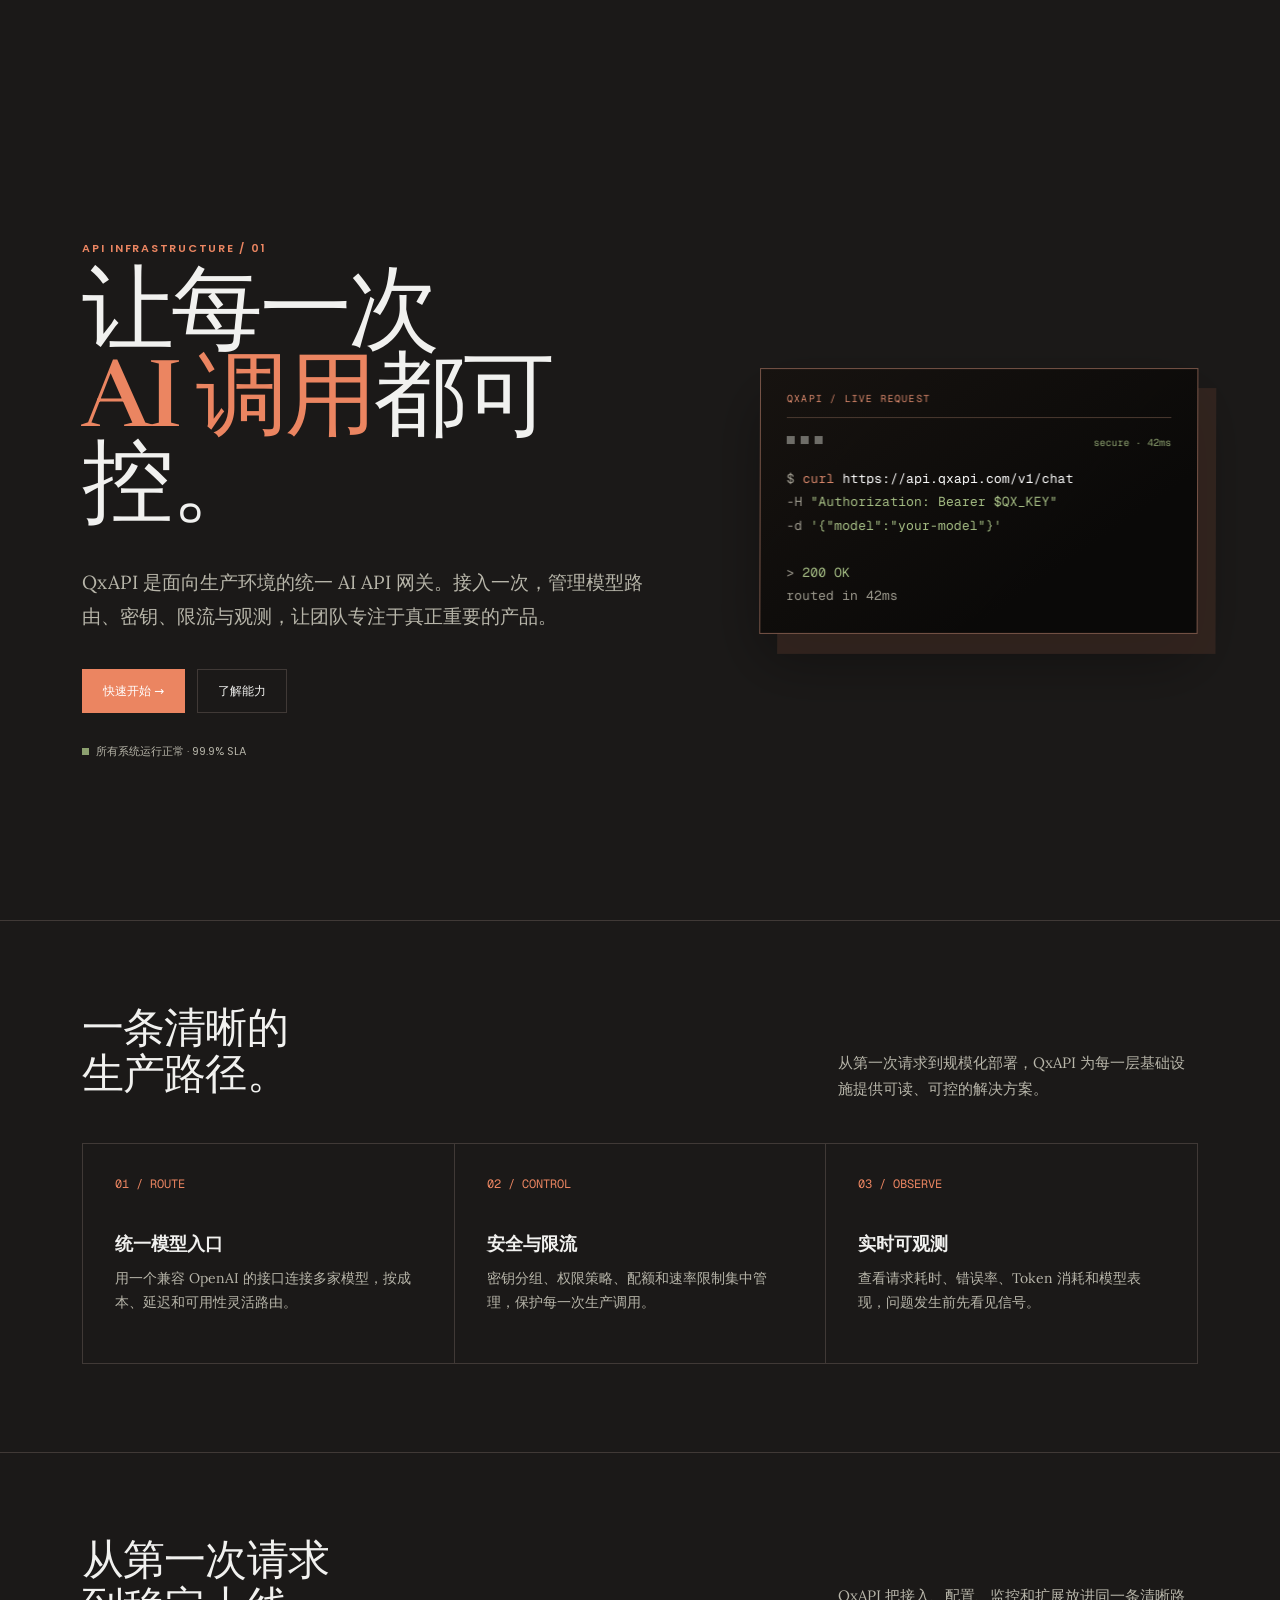
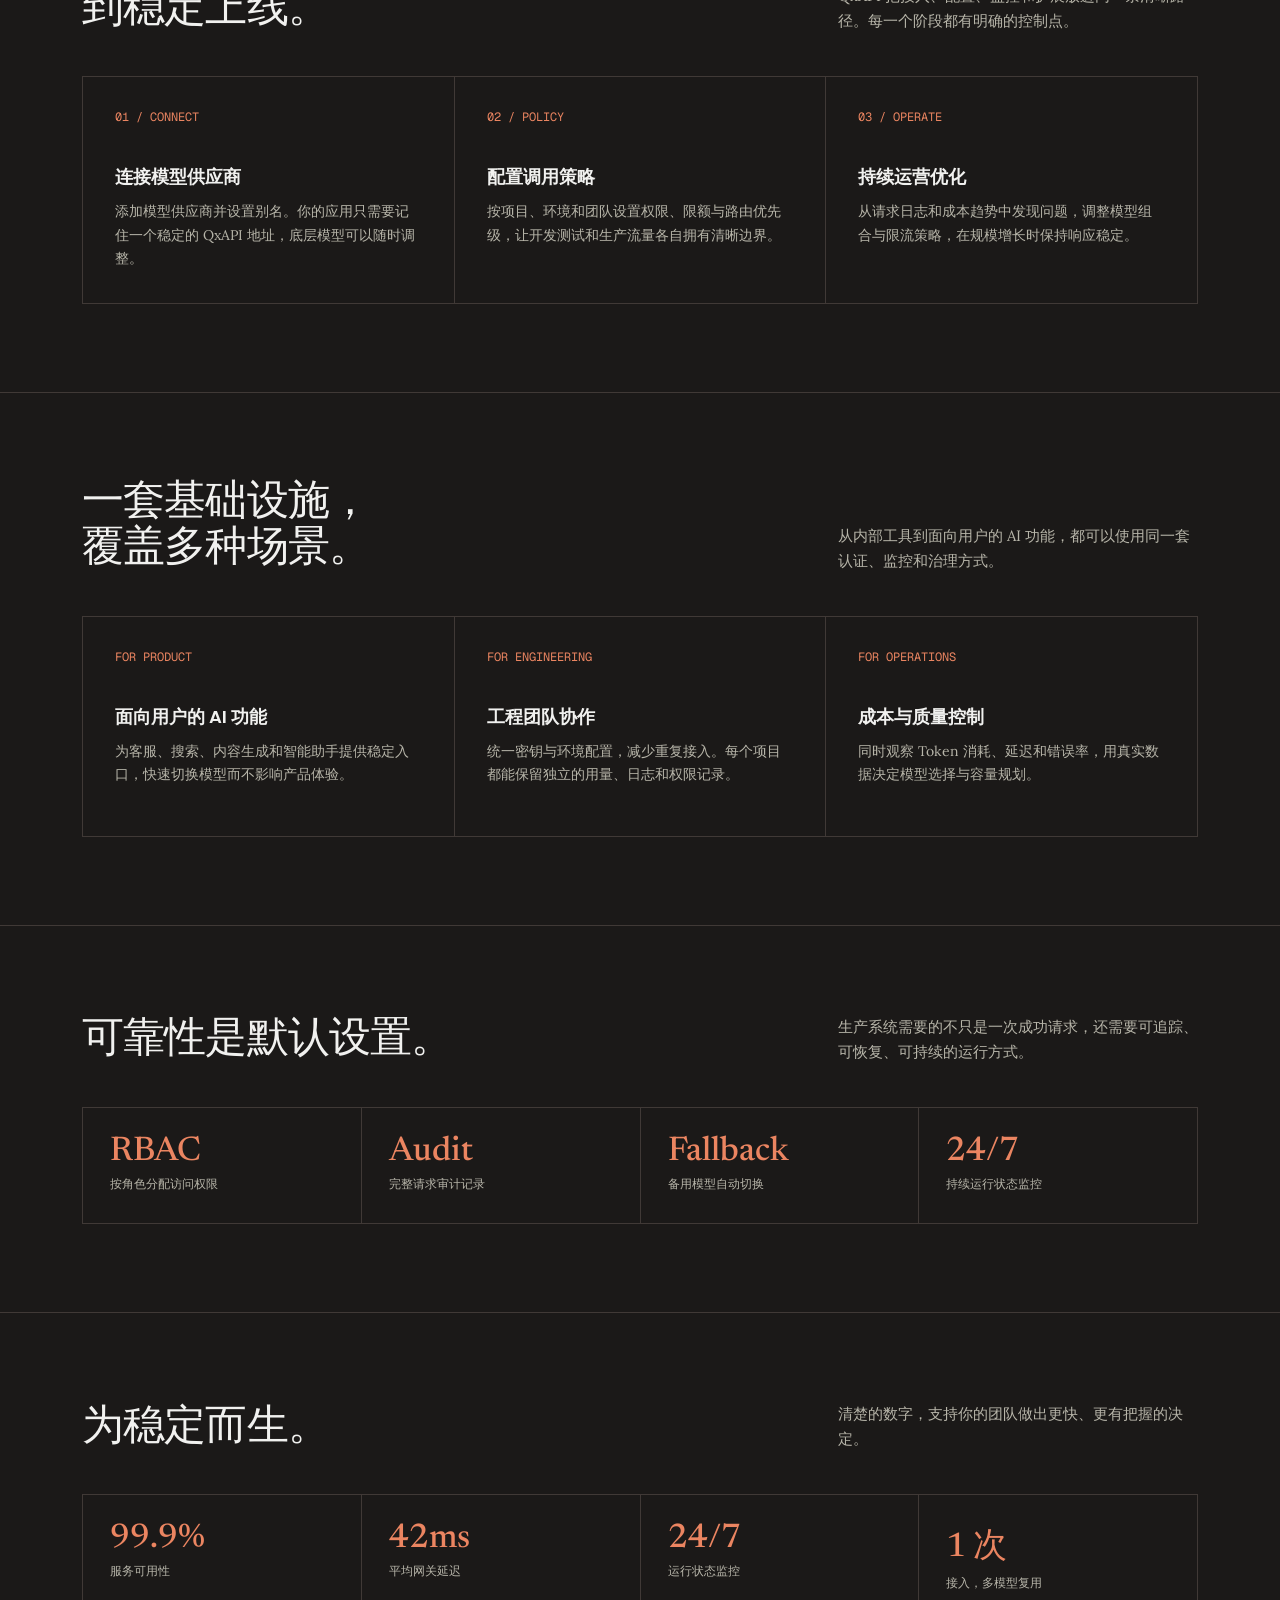
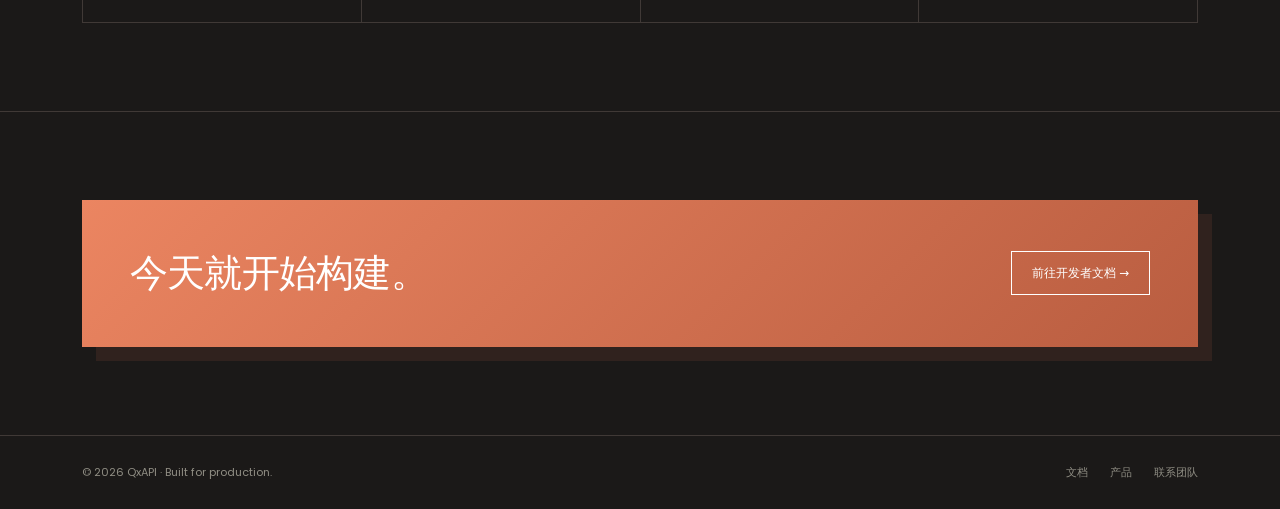
==== commit 54b122a1: "extract shared styles and expand api documentation" ====
--- a/index.html
+++ b/index.html
@@ -1,11 +1,164 @@
-<!doctype html><html lang="zh-CN" data-theme="dark"><head><meta charset="utf-8"><meta name="viewport" content="width=device-width,initial-scale=1"><meta name="description" content="QxAPI：统一、可靠、可观测的 AI API 网关。"><title>QxAPI — 统一 AI API 网关</title><link rel="preconnect" href="https://fonts.googleapis.com"><link href="https://fonts.googleapis.com/css2?family=Geist+Mono:wght@400;500&family=Lora:wght@400;500;600&family=Newsreader:wght@400;500;600&family=Poppins:wght@400;500;600;700&display=swap" rel="stylesheet"><style>
- :root{--paper:#1b1918;--surface:#262321;--ink:#f1f1ef;--muted:#b7b5a9;--faint:#908e84;--line:#403936;--accent:#eb8561;--accent-dark:#f09a7a;--accent-pale:#3a2721;--green:#8ca06f;--mono:'Geist Mono',monospace;--sans:Poppins,system-ui,sans-serif;--serif:Lora,Georgia,serif;--display:Newsreader,Georgia,serif}*{box-sizing:border-box}html{scroll-behavior:smooth}body{margin:0;background:radial-gradient(circle at 78% 18%,rgba(235,133,97,.08),transparent 28%),var(--paper);perspective:1400px;color:var(--ink);font-family:var(--serif);line-height:1.6}a{color:inherit;text-decoration:none}.wrap{max-width:1180px;margin:auto;padding:0 32px}.nav{height:clamp(64px,8vh,92px);border-bottom:0;display:flex;align-items:center;justify-content:space-between;font-family:var(--sans);font-size:13px}.nav>.wrap{visibility:hidden;width:100%;display:flex;align-items:center;justify-content:space-between}.brand{display:flex;align-items:center;gap:12px;font-weight:600}.mark{display:grid;place-items:center;width:34px;height:34px;background:var(--accent);color:#fff;font:13px var(--mono)}.navlinks{display:flex;align-items:center;gap:28px;color:var(--muted)}.navlinks a:hover{color:var(--accent)}.nav-actions{display:flex;align-items:center;gap:12px}.btn{display:inline-flex;align-items:center;justify-content:center;padding:12px 20px;min-height:42px;border:1px solid var(--line);background:transparent;font:500 12px var(--sans);cursor:pointer;transition:transform .2s ease,box-shadow .2s ease,background .2s ease}.btn:hover{transform:translateY(-3px);box-shadow:0 8px 0 rgba(235,133,97,.18)}.btn:hover{border-color:var(--accent);color:var(--accent)}.btn.primary{background:var(--accent);border-color:var(--accent);color:#fff}.btn.primary:hover{background:var(--accent-dark);color:#fff;box-shadow:0 8px 0 rgba(235,133,97,.22)}.hero{min-height:calc(100svh - clamp(64px,8vh,92px));padding:clamp(42px,7vh,88px) 0 clamp(48px,8vh,96px);display:grid;grid-template-columns:minmax(0,1fr) 440px;gap:clamp(48px,8vw,120px);align-items:center}.eyebrow{margin:0 0 18px;color:var(--accent);font:600 11px var(--sans);letter-spacing:.16em;text-transform:uppercase}.hero h1{max-width:760px;margin:0;font:500 clamp(48px,7.2vw,92px)/.94 var(--display);letter-spacing:-.035em}.hero h1 em{color:var(--accent);font-style:normal}.lead{max-width:610px;margin:32px 0 36px;color:var(--muted);font-size:clamp(16px,1.5vw,19px);line-height:1.75}.actions{display:flex;gap:12px;flex-wrap:wrap}.terminal{position:relative;background:linear-gradient(145deg,#171310 0%,#0a0908 72%);color:#ffffff;border:1px solid #765346;padding:26px;font:13px/1.8 var(--mono);box-shadow:18px 20px 0 rgba(58,39,33,.72),0 28px 60px rgba(0,0,0,.35);transform:rotateY(-5deg) rotateX(2deg);transform-origin:center right;transition:transform .35s ease,box-shadow .35s ease}.terminal:before{content:"QXAPI  /  LIVE REQUEST";display:block;margin:-3px 0 18px;padding-bottom:12px;border-bottom:1px solid #49382f;color:#d6866a;font:10px var(--mono);letter-spacing:.12em}.terminal:hover{transform:rotateY(0) rotateX(0) translateY(-8px);box-shadow:20px 28px 0 rgba(58,39,33,.72),0 34px 70px rgba(0,0,0,.45)}.terminal .bar{display:flex;gap:6px;margin-bottom:18px}.terminal .bar:after{content:"secure · 42ms";margin-left:auto;color:#8ca06f;font:10px var(--mono)}.terminal .dot{width:8px;height:8px;background:#6e6d68}.orange{color:#d6866a}.green{color:#a5bd84}.dim{color:#9b988c}.signal{display:inline-flex;align-items:center;gap:7px;margin-top:30px;color:var(--muted);font:11px var(--sans)}.signal i{width:7px;height:7px;background:var(--green);display:inline-block}.section{padding:88px 0;border-top:1px solid var(--line)}.section-head{display:flex;justify-content:space-between;gap:30px;align-items:end;margin-bottom:42px}.section h2{margin:0;font:500 42px/1.1 var(--display);letter-spacing:-.02em}.section-head p{max-width:360px;margin:0;color:var(--muted);font-size:15px}.grid{display:grid;grid-template-columns:repeat(3,1fr);border-top:1px solid var(--line);border-left:1px solid var(--line)}.card{padding:clamp(22px,3vw,32px);border-right:1px solid var(--line);border-bottom:1px solid var(--line);min-height:220px;transition:background .2s ease,transform .2s ease}.card:hover{transform:translateY(-3px)}.card:hover{background:linear-gradient(145deg,var(--surface),rgba(235,133,97,.07));box-shadow:inset 0 0 0 1px rgba(235,133,97,.18)}.num{font:12px var(--mono);color:var(--accent);margin-bottom:38px}.card h3{margin:0 0 10px;font:600 18px var(--sans)}.card p{margin:0;color:var(--muted);font-size:14px}.metrics{display:grid;grid-template-columns:repeat(4,1fr);gap:1px;background:var(--line);border:1px solid var(--line)}.metric{background:var(--paper);padding:27px;transition:transform .2s ease,background .2s ease}.metric:hover{background:var(--surface);transform:translateY(-4px)}.metric strong{display:block;color:var(--accent);font:500 34px var(--display)}.metric span{color:var(--muted);font:12px var(--sans)}.cta{background:linear-gradient(135deg,#eb8561,#b95d40);color:#fff;padding:48px;box-shadow:14px 14px 0 rgba(58,39,33,.7);display:flex;justify-content:space-between;align-items:center;gap:30px}.cta h2{margin:0;font:500 38px var(--display)}.cta .btn{border-color:#fff;color:#fff}.footer{border-top:1px solid var(--line);padding:28px 0;color:var(--faint);font:11px var(--sans)}.footer>.wrap{display:flex;justify-content:space-between}.footer a{margin-left:22px}@media (prefers-reduced-motion: reduce){*,*:before,*:after{transition:none!important;transform:none!important}}@media(max-height:700px) and (min-width:761px){.hero{padding-top:32px;padding-bottom:42px}.hero h1{font-size:clamp(48px,6vw,72px)}.lead{margin-top:20px;margin-bottom:24px}.signal{margin-top:18px}.terminal{padding:20px}}@media(max-width:760px){.wrap{padding:0 20px}.navlinks{display:none}.hero{min-height:calc(100svh - 64px);padding:56px 0 70px;display:block}.hero h1{font-size:55px}.terminal{margin-top:55px}.grid{grid-template-columns:1fr}.metrics{grid-template-columns:repeat(2,1fr)}.section{padding:62px 0}.section-head{display:block}.section-head p{margin-top:14px}.cta{display:block;padding:32px}.cta h2{font-size:30px;margin-bottom:25px}.footer>.wrap{display:block}.footer nav{margin-top:14px}.footer a{margin:0 18px 0 0}}
-</style></head><body><header class="nav"><div class="wrap"><a class="brand" href="index.html"><span class="mark">QX</span><span>QxAPI</span></a><nav class="navlinks"><a href="#product">产品</a><a href="#scenarios">场景</a><a href="docs.html">文档</a><a href="#workflow">工作流程</a><a href="#reliability">可靠性</a></nav><div class="nav-actions"><a class="btn" href="docs.html">查看文档</a><a class="btn primary" href="/sign-in">快速开始</a></div></div></header><main><div class="wrap"><section class="hero"><div><p class="eyebrow">API infrastructure / 01</p><h1>让每一次<br><em>AI 调用</em>都可控。</h1><p class="lead">QxAPI 是面向生产环境的统一 AI API 网关。接入一次，管理模型路由、密钥、限流与观测，让团队专注于真正重要的产品。</p><div class="actions"><a class="btn primary" href="/sign-in">快速开始 →</a><a class="btn" href="#product">了解能力</a></div><div class="signal"><i></i> 所有系统运行正常 · 99.9% SLA</div></div><div class="terminal"><div class="bar"><i class="dot"></i><i class="dot"></i><i class="dot"></i></div><div><span class="dim">$ </span><span class="orange">curl</span> https://api.qxapi.com/v1/chat</div><div class="dim">  -H <span class="green">"Authorization: Bearer $QX_KEY"</span></div><div class="dim">  -d <span class="green">'{"model":"your-model"}'</span></div><br><div><span class="dim">&gt; </span><span class="green">200 OK</span></div><div class="dim">  routed in 42ms</div></div></section></div><section class="section" id="product"><div class="wrap"><div class="section-head"><h2>一条清晰的<br>生产路径。</h2><p>从第一次请求到规模化部署，QxAPI 为每一层基础设施提供可读、可控的解决方案。</p></div><div class="grid"><article class="card"><div class="num">01 / ROUTE</div><h3>统一模型入口</h3><p>用一个兼容 OpenAI 的接口连接多家模型，按成本、延迟和可用性灵活路由。</p></article><article class="card"><div class="num">02 / CONTROL</div><h3>安全与限流</h3><p>密钥分组、权限策略、配额和速率限制集中管理，保护每一次生产调用。</p></article><article class="card"><div class="num">03 / OBSERVE</div><h3>实时可观测</h3><p>查看请求耗时、错误率、Token 消耗和模型表现，问题发生前先看见信号。</p></article></div></div></section><section class="section" id="workflow"><div class="wrap"><div class="section-head"><h2>从第一次请求<br>到稳定上线。</h2><p>QxAPI 把接入、配置、监控和扩展放进同一条清晰路径。每一个阶段都有明确的控制点。</p></div><div class="grid"><article class="card"><div class="num">01 / CONNECT</div><h3>连接模型供应商</h3><p>添加模型供应商并设置别名。你的应用只需要记住一个稳定的 QxAPI 地址，底层模型可以随时调整。</p></article><article class="card"><div class="num">02 / POLICY</div><h3>配置调用策略</h3><p>按项目、环境和团队设置权限、限额与路由优先级，让开发测试和生产流量各自拥有清晰边界。</p></article><article class="card"><div class="num">03 / OPERATE</div><h3>持续运营优化</h3><p>从请求日志和成本趋势中发现问题，调整模型组合与限流策略，在规模增长时保持响应稳定。</p></article></div></div></section><section class="section" id="scenarios"><div class="wrap"><div class="section-head"><h2>一套基础设施，<br>覆盖多种场景。</h2><p>从内部工具到面向用户的 AI 功能，都可以使用同一套认证、监控和治理方式。</p></div><div class="grid"><article class="card"><div class="num">FOR PRODUCT</div><h3>面向用户的 AI 功能</h3><p>为客服、搜索、内容生成和智能助手提供稳定入口，快速切换模型而不影响产品体验。</p></article><article class="card"><div class="num">FOR ENGINEERING</div><h3>工程团队协作</h3><p>统一密钥与环境配置，减少重复接入。每个项目都能保留独立的用量、日志和权限记录。</p></article><article class="card"><div class="num">FOR OPERATIONS</div><h3>成本与质量控制</h3><p>同时观察 Token 消耗、延迟和错误率，用真实数据决定模型选择与容量规划。</p></article></div></div></section><section class="section" id="security"><div class="wrap"><div class="section-head"><h2>可靠性是默认设置。</h2><p>生产系统需要的不只是一次成功请求，还需要可追踪、可恢复、可持续的运行方式。</p></div><div class="metrics"><div class="metric"><strong>RBAC</strong><span>按角色分配访问权限</span></div><div class="metric"><strong>Audit</strong><span>完整请求审计记录</span></div><div class="metric"><strong>Fallback</strong><span>备用模型自动切换</span></div><div class="metric"><strong>24/7</strong><span>持续运行状态监控</span></div></div></div></section><section class="section" id="reliability"><div class="wrap"><div class="section-head"><h2>为稳定而生。</h2><p>清楚的数字，支持你的团队做出更快、更有把握的决定。</p></div><div class="metrics"><div class="metric"><strong>99.9%</strong><span>服务可用性</span></div><div class="metric"><strong>42ms</strong><span>平均网关延迟</span></div><div class="metric"><strong>24/7</strong><span>运行状态监控</span></div><div class="metric"><strong>1 次</strong><span>接入，多模型复用</span></div></div></div></section><section class="section" id="start"><div class="wrap"><div class="cta"><h2>今天就开始构建。</h2><a class="btn" href="docs.html">前往开发者文档 →</a></div></div></section></main><footer class="footer"><div class="wrap"><span>© 2026 QxAPI · Built for production.</span><nav><a href="docs.html">文档</a><a href="#product">产品</a><a href="mailto:hello@qxapi.com">联系团队</a></nav></div></footer></body></html>
+<!doctype html>
+<html lang="zh-CN" data-theme="dark">
 
+<head>
+    <meta charset="utf-8">
+    <meta name="viewport" content="width=device-width,initial-scale=1">
+    <meta name="description" content="QxAPI：统一、可靠、可观测的 AI API 网关。">
+    <title>QxAPI — 统一 AI API 网关</title>
+    <link rel="preconnect" href="https://fonts.googleapis.com">
+    <link
+        href="https://fonts.googleapis.com/css2?family=Geist+Mono:wght@400;500&family=Lora:wght@400;500;600&family=Newsreader:wght@400;500;600&family=Poppins:wght@400;500;600;700&display=swap"
+        rel="stylesheet">
+    <link rel="stylesheet" href="./css/style.css">
+</head>
 
+<body>
+    <header class="nav">
+        <div class="wrap"><a class="brand" href="index.html"><span class="mark">QX</span><span>QxAPI</span></a>
+            <nav class="navlinks"><a href="#product">产品</a><a href="#scenarios">场景</a><a href="docs.html">文档</a><a
+                    href="#workflow">工作流程</a><a href="#reliability">可靠性</a></nav>
+            <div class="nav-actions"><a class="btn" href="docs.html">查看文档</a><a class="btn primary"
+                    href="/sign-in">快速开始</a></div>
+        </div>
+    </header>
+    <main>
+        <div class="wrap">
+            <section class="hero">
+                <div>
+                    <p class="eyebrow">API infrastructure / 01</p>
+                    <h1>让每一次<br><em>AI 调用</em>都可控。</h1>
+                    <p class="lead">QxAPI 是面向生产环境的统一 AI API 网关。接入一次，管理模型路由、密钥、限流与观测，让团队专注于真正重要的产品。</p>
+                    <div class="actions"><a class="btn primary" href="/sign-in">快速开始 →</a><a class="btn"
+                            href="#product">了解能力</a></div>
+                    <div class="signal"><i></i> 所有系统运行正常 · 99.9% SLA</div>
+                </div>
+                <div class="terminal">
+                    <div class="bar"><i class="dot"></i><i class="dot"></i><i class="dot"></i></div>
+                    <div><span class="dim">$ </span><span class="orange">curl</span> https://api.qxapi.com/v1/chat</div>
+                    <div class="dim"> -H <span class="green">"Authorization: Bearer $QX_KEY"</span></div>
+                    <div class="dim"> -d <span class="green">'{"model":"your-model"}'</span></div><br>
+                    <div><span class="dim">&gt; </span><span class="green">200 OK</span></div>
+                    <div class="dim"> routed in 42ms</div>
+                </div>
+            </section>
+        </div>
+        <section class="section" id="product">
+            <div class="wrap">
+                <div class="section-head">
+                    <h2>一条清晰的<br>生产路径。</h2>
+                    <p>从第一次请求到规模化部署，QxAPI 为每一层基础设施提供可读、可控的解决方案。</p>
+                </div>
+                <div class="grid">
+                    <article class="card">
+                        <div class="num">01 / ROUTE</div>
+                        <h3>统一模型入口</h3>
+                        <p>用一个兼容 OpenAI 的接口连接多家模型，按成本、延迟和可用性灵活路由。</p>
+                    </article>
+                    <article class="card">
+                        <div class="num">02 / CONTROL</div>
+                        <h3>安全与限流</h3>
+                        <p>密钥分组、权限策略、配额和速率限制集中管理，保护每一次生产调用。</p>
+                    </article>
+                    <article class="card">
+                        <div class="num">03 / OBSERVE</div>
+                        <h3>实时可观测</h3>
+                        <p>查看请求耗时、错误率、Token 消耗和模型表现，问题发生前先看见信号。</p>
+                    </article>
+                </div>
+            </div>
+        </section>
+        <section class="section" id="workflow">
+            <div class="wrap">
+                <div class="section-head">
+                    <h2>从第一次请求<br>到稳定上线。</h2>
+                    <p>QxAPI 把接入、配置、监控和扩展放进同一条清晰路径。每一个阶段都有明确的控制点。</p>
+                </div>
+                <div class="grid">
+                    <article class="card">
+                        <div class="num">01 / CONNECT</div>
+                        <h3>连接模型供应商</h3>
+                        <p>添加模型供应商并设置别名。你的应用只需要记住一个稳定的 QxAPI 地址，底层模型可以随时调整。</p>
+                    </article>
+                    <article class="card">
+                        <div class="num">02 / POLICY</div>
+                        <h3>配置调用策略</h3>
+                        <p>按项目、环境和团队设置权限、限额与路由优先级，让开发测试和生产流量各自拥有清晰边界。</p>
+                    </article>
+                    <article class="card">
+                        <div class="num">03 / OPERATE</div>
+                        <h3>持续运营优化</h3>
+                        <p>从请求日志和成本趋势中发现问题，调整模型组合与限流策略，在规模增长时保持响应稳定。</p>
+                    </article>
+                </div>
+            </div>
+        </section>
+        <section class="section" id="scenarios">
+            <div class="wrap">
+                <div class="section-head">
+                    <h2>一套基础设施，<br>覆盖多种场景。</h2>
+                    <p>从内部工具到面向用户的 AI 功能，都可以使用同一套认证、监控和治理方式。</p>
+                </div>
+                <div class="grid">
+                    <article class="card">
+                        <div class="num">FOR PRODUCT</div>
+                        <h3>面向用户的 AI 功能</h3>
+                        <p>为客服、搜索、内容生成和智能助手提供稳定入口，快速切换模型而不影响产品体验。</p>
+                    </article>
+                    <article class="card">
+                        <div class="num">FOR ENGINEERING</div>
+                        <h3>工程团队协作</h3>
+                        <p>统一密钥与环境配置，减少重复接入。每个项目都能保留独立的用量、日志和权限记录。</p>
+                    </article>
+                    <article class="card">
+                        <div class="num">FOR OPERATIONS</div>
+                        <h3>成本与质量控制</h3>
+                        <p>同时观察 Token 消耗、延迟和错误率，用真实数据决定模型选择与容量规划。</p>
+                    </article>
+                </div>
+            </div>
+        </section>
+        <section class="section" id="security">
+            <div class="wrap">
+                <div class="section-head">
+                    <h2>可靠性是默认设置。</h2>
+                    <p>生产系统需要的不只是一次成功请求，还需要可追踪、可恢复、可持续的运行方式。</p>
+                </div>
+                <div class="metrics">
+                    <div class="metric"><strong>RBAC</strong><span>按角色分配访问权限</span></div>
+                    <div class="metric"><strong>Audit</strong><span>完整请求审计记录</span></div>
+                    <div class="metric"><strong>Fallback</strong><span>备用模型自动切换</span></div>
+                    <div class="metric"><strong>24/7</strong><span>持续运行状态监控</span></div>
+                </div>
+            </div>
+        </section>
+        <section class="section" id="reliability">
+            <div class="wrap">
+                <div class="section-head">
+                    <h2>为稳定而生。</h2>
+                    <p>清楚的数字，支持你的团队做出更快、更有把握的决定。</p>
+                </div>
+                <div class="metrics">
+                    <div class="metric"><strong>99.9%</strong><span>服务可用性</span></div>
+                    <div class="metric"><strong>42ms</strong><span>平均网关延迟</span></div>
+                    <div class="metric"><strong>24/7</strong><span>运行状态监控</span></div>
+                    <div class="metric"><strong>1 次</strong><span>接入，多模型复用</span></div>
+                </div>
+            </div>
+        </section>
+        <section class="section" id="start">
+            <div class="wrap">
+                <div class="cta">
+                    <h2>今天就开始构建。</h2><a class="btn" href="docs.html">前往开发者文档 →</a>
+                </div>
+            </div>
+        </section>
+    </main>
+    <footer class="footer">
+        <div class="wrap"><span>© 2026 QxAPI · Built for production.</span>
+            <nav><a href="docs.html">文档</a><a href="#product">产品</a><a href="mailto:hello@qxapi.com">联系团队</a></nav>
+        </div>
+    </footer>
+</body>
 
-
-
-
-
-
+</html>
--- a/css/style.css
+++ b/css/style.css
@@ -0,0 +1,831 @@
+/* QxAPI shared design system */
+
+        :root {
+            --paper: #1b1918;
+            --surface: #262321;
+            --ink: #f1f1ef;
+            --muted: #b7b5a9;
+            --faint: #908e84;
+            --line: #403936;
+            --accent: #eb8561;
+            --accent-dark: #f09a7a;
+            --accent-pale: #3a2721;
+            --green: #8ca06f;
+            --mono: 'Geist Mono', monospace;
+            --sans: Poppins, system-ui, sans-serif;
+            --serif: Lora, Georgia, serif;
+            --display: Newsreader, Georgia, serif
+        }
+
+        * {
+            box-sizing: border-box
+        }
+
+        html {
+            scroll-behavior: smooth
+        }
+
+        body {
+            margin: 0;
+            background: radial-gradient(circle at 78% 18%, rgba(235, 133, 97, .08), transparent 28%), var(--paper);
+            perspective: 1400px;
+            color: var(--ink);
+            font-family: var(--serif);
+            line-height: 1.6
+        }
+
+        a {
+            color: inherit;
+            text-decoration: none
+        }
+
+        .wrap {
+            max-width: 1180px;
+            margin: auto;
+            padding: 0 32px
+        }
+
+        .nav {
+            height: clamp(64px, 8vh, 92px);
+            border-bottom: 0;
+            display: flex;
+            align-items: center;
+            justify-content: space-between;
+            font-family: var(--sans);
+            font-size: 13px
+        }
+
+        .nav>.wrap {
+            visibility: hidden;
+            width: 100%;
+            display: flex;
+            align-items: center;
+            justify-content: space-between
+        }
+
+        .brand {
+            display: flex;
+            align-items: center;
+            gap: 12px;
+            font-weight: 600
+        }
+
+        .mark {
+            display: grid;
+            place-items: center;
+            width: 34px;
+            height: 34px;
+            background: var(--accent);
+            color: #fff;
+            font: 13px var(--mono)
+        }
+
+        .navlinks {
+            display: flex;
+            align-items: center;
+            gap: 28px;
+            color: var(--muted)
+        }
+
+        .navlinks a:hover {
+            color: var(--accent)
+        }
+
+        .nav-actions {
+            display: flex;
+            align-items: center;
+            gap: 12px
+        }
+
+        .btn {
+            display: inline-flex;
+            align-items: center;
+            justify-content: center;
+            padding: 12px 20px;
+            min-height: 42px;
+            border: 1px solid var(--line);
+            background: transparent;
+            font: 500 12px var(--sans);
+            cursor: pointer;
+            transition: transform .2s ease, box-shadow .2s ease, background .2s ease
+        }
+
+        .btn:hover {
+            transform: translateY(-3px);
+            box-shadow: 0 8px 0 rgba(235, 133, 97, .18)
+        }
+
+        .btn:hover {
+            border-color: var(--accent);
+            color: var(--accent)
+        }
+
+        .btn.primary {
+            background: var(--accent);
+            border-color: var(--accent);
+            color: #fff
+        }
+
+        .btn.primary:hover {
+            background: var(--accent-dark);
+            color: #fff;
+            box-shadow: 0 8px 0 rgba(235, 133, 97, .22)
+        }
+
+        .hero {
+            min-height: calc(100svh - clamp(64px, 8vh, 92px));
+            padding: clamp(42px, 7vh, 88px) 0 clamp(48px, 8vh, 96px);
+            display: grid;
+            grid-template-columns: minmax(0, 1fr) 440px;
+            gap: clamp(48px, 8vw, 120px);
+            align-items: center
+        }
+
+        .eyebrow {
+            margin: 0 0 18px;
+            color: var(--accent);
+            font: 600 11px var(--sans);
+            letter-spacing: .16em;
+            text-transform: uppercase
+        }
+
+        .hero h1 {
+            max-width: 760px;
+            margin: 0;
+            font: 500 clamp(48px, 7.2vw, 92px)/.94 var(--display);
+            letter-spacing: -.035em
+        }
+
+        .hero h1 em {
+            color: var(--accent);
+            font-style: normal
+        }
+
+        .lead {
+            max-width: 610px;
+            margin: 32px 0 36px;
+            color: var(--muted);
+            font-size: clamp(16px, 1.5vw, 19px);
+            line-height: 1.75
+        }
+
+        .actions {
+            display: flex;
+            gap: 12px;
+            flex-wrap: wrap
+        }
+
+        .terminal {
+            position: relative;
+            background: linear-gradient(145deg, #171310 0%, #0a0908 72%);
+            color: #ffffff;
+            border: 1px solid #765346;
+            padding: 26px;
+            font: 13px/1.8 var(--mono);
+            box-shadow: 18px 20px 0 rgba(58, 39, 33, .72), 0 28px 60px rgba(0, 0, 0, .35);
+            transform: rotateY(-5deg) rotateX(2deg);
+            transform-origin: center right;
+            transition: transform .35s ease, box-shadow .35s ease
+        }
+
+        .terminal:before {
+            content: "QXAPI  /  LIVE REQUEST";
+            display: block;
+            margin: -3px 0 18px;
+            padding-bottom: 12px;
+            border-bottom: 1px solid #49382f;
+            color: #d6866a;
+            font: 10px var(--mono);
+            letter-spacing: .12em
+        }
+
+        .terminal:hover {
+            transform: rotateY(0) rotateX(0) translateY(-8px);
+            box-shadow: 20px 28px 0 rgba(58, 39, 33, .72), 0 34px 70px rgba(0, 0, 0, .45)
+        }
+
+        .terminal .bar {
+            display: flex;
+            gap: 6px;
+            margin-bottom: 18px
+        }
+
+        .terminal .bar:after {
+            content: "secure · 42ms";
+            margin-left: auto;
+            color: #8ca06f;
+            font: 10px var(--mono)
+        }
+
+        .terminal .dot {
+            width: 8px;
+            height: 8px;
+            background: #6e6d68
+        }
+
+        .orange {
+            color: #d6866a
+        }
+
+        .green {
+            color: #a5bd84
+        }
+
+        .dim {
+            color: #9b988c
+        }
+
+        .signal {
+            display: inline-flex;
+            align-items: center;
+            gap: 7px;
+            margin-top: 30px;
+            color: var(--muted);
+            font: 11px var(--sans)
+        }
+
+        .signal i {
+            width: 7px;
+            height: 7px;
+            background: var(--green);
+            display: inline-block
+        }
+
+        .section {
+            padding: 88px 0;
+            border-top: 1px solid var(--line)
+        }
+
+        .section-head {
+            display: flex;
+            justify-content: space-between;
+            gap: 30px;
+            align-items: end;
+            margin-bottom: 42px
+        }
+
+        .section h2 {
+            margin: 0;
+            font: 500 42px/1.1 var(--display);
+            letter-spacing: -.02em
+        }
+
+        .section-head p {
+            max-width: 360px;
+            margin: 0;
+            color: var(--muted);
+            font-size: 15px
+        }
+
+        .grid {
+            display: grid;
+            grid-template-columns: repeat(3, 1fr);
+            border-top: 1px solid var(--line);
+            border-left: 1px solid var(--line)
+        }
+
+        .card {
+            padding: clamp(22px, 3vw, 32px);
+            border-right: 1px solid var(--line);
+            border-bottom: 1px solid var(--line);
+            min-height: 220px;
+            transition: background .2s ease, transform .2s ease
+        }
+
+        .card:hover {
+            transform: translateY(-3px)
+        }
+
+        .card:hover {
+            background: linear-gradient(145deg, var(--surface), rgba(235, 133, 97, .07));
+            box-shadow: inset 0 0 0 1px rgba(235, 133, 97, .18)
+        }
+
+        .num {
+            font: 12px var(--mono);
+            color: var(--accent);
+            margin-bottom: 38px
+        }
+
+        .card h3 {
+            margin: 0 0 10px;
+            font: 600 18px var(--sans)
+        }
+
+        .card p {
+            margin: 0;
+            color: var(--muted);
+            font-size: 14px
+        }
+
+        .metrics {
+            display: grid;
+            grid-template-columns: repeat(4, 1fr);
+            gap: 1px;
+            background: var(--line);
+            border: 1px solid var(--line)
+        }
+
+        .metric {
+            background: var(--paper);
+            padding: 27px;
+            transition: transform .2s ease, background .2s ease
+        }
+
+        .metric:hover {
+            background: var(--surface);
+            transform: translateY(-4px)
+        }
+
+        .metric strong {
+            display: block;
+            color: var(--accent);
+            font: 500 34px var(--display)
+        }
+
+        .metric span {
+            color: var(--muted);
+            font: 12px var(--sans)
+        }
+
+        .cta {
+            background: linear-gradient(135deg, #eb8561, #b95d40);
+            color: #fff;
+            padding: 48px;
+            box-shadow: 14px 14px 0 rgba(58, 39, 33, .7);
+            display: flex;
+            justify-content: space-between;
+            align-items: center;
+            gap: 30px
+        }
+
+        .cta h2 {
+            margin: 0;
+            font: 500 38px var(--display)
+        }
+
+        .cta .btn {
+            border-color: #fff;
+            color: #fff
+        }
+
+        .footer {
+            border-top: 1px solid var(--line);
+            padding: 28px 0;
+            color: var(--faint);
+            font: 11px var(--sans)
+        }
+
+        .footer>.wrap {
+            display: flex;
+            justify-content: space-between
+        }
+
+        .footer a {
+            margin-left: 22px
+        }
+
+        @media (prefers-reduced-motion: reduce) {
+
+            *,
+            *:before,
+            *:after {
+                transition: none !important;
+                transform: none !important
+            }
+        }
+
+        @media(max-height:700px) and (min-width:761px) {
+            .hero {
+                padding-top: 32px;
+                padding-bottom: 42px
+            }
+
+            .hero h1 {
+                font-size: clamp(48px, 6vw, 72px)
+            }
+
+            .lead {
+                margin-top: 20px;
+                margin-bottom: 24px
+            }
+
+            .signal {
+                margin-top: 18px
+            }
+
+            .terminal {
+                padding: 20px
+            }
+        }
+
+        @media(max-width:760px) {
+            .wrap {
+                padding: 0 20px
+            }
+
+            .navlinks {
+                display: none
+            }
+
+            .hero {
+                min-height: calc(100svh - 64px);
+                padding: 56px 0 70px;
+                display: block
+            }
+
+            .hero h1 {
+                font-size: 55px
+            }
+
+            .terminal {
+                margin-top: 55px
+            }
+
+            .grid {
+                grid-template-columns: 1fr
+            }
+
+            .metrics {
+                grid-template-columns: repeat(2, 1fr)
+            }
+
+            .section {
+                padding: 62px 0
+            }
+
+            .section-head {
+                display: block
+            }
+
+            .section-head p {
+                margin-top: 14px
+            }
+
+            .cta {
+                display: block;
+                padding: 32px
+            }
+
+            .cta h2 {
+                font-size: 30px;
+                margin-bottom: 25px
+            }
+
+            .footer>.wrap {
+                display: block
+            }
+
+            .footer nav {
+                margin-top: 14px
+            }
+
+            .footer a {
+                margin: 0 18px 0 0
+            }
+        }
+    
+/* Documentation layout */
+
+        :root {
+            --paper: #1b1918;
+            --surface: #262321;
+            --ink: #f1f1ef;
+            --muted: #b7b5a9;
+            --faint: #908e84;
+            --line: #403936;
+            --accent: #eb8561;
+            --accent-dark: #f09a7a;
+            --accent-pale: #3a2721;
+            --code: #1b1b19;
+            --serif: Lora, Georgia, serif;
+            --display: Newsreader, Georgia, serif;
+            --sans: Poppins, system-ui, sans-serif;
+            --mono: 'Geist Mono', monospace
+        }
+
+        * {
+            box-sizing: border-box
+        }
+
+        html {
+            scroll-behavior: smooth
+        }
+
+        body {
+            margin: 0;
+            background: var(--paper);
+            color: var(--ink);
+            font-family: var(--serif);
+            line-height: 1.7
+        }
+
+        a {
+            color: inherit;
+            text-decoration: none
+        }
+
+        .wrap {
+            max-width: 1180px;
+            margin: auto;
+            padding: 0 32px
+        }
+
+        .nav {
+            height: 92px;
+            border-bottom: 0;
+            display: flex;
+            align-items: center;
+            font: 13px var(--sans)
+        }
+
+        .nav-in {
+            visibility: hidden;
+            width: 100%;
+            display: flex;
+            justify-content: space-between;
+            align-items: center
+        }
+
+        .brand {
+            display: flex;
+            align-items: center;
+            gap: 12px;
+            font-weight: 600
+        }
+
+        .mark {
+            display: grid;
+            place-items: center;
+            width: 34px;
+            height: 34px;
+            background: var(--accent);
+            color: #fff;
+            font: 13px var(--mono)
+        }
+
+        .navlinks {
+            display: flex;
+            gap: 25px;
+            color: var(--muted)
+        }
+
+        .navlinks a:hover {
+            color: var(--accent)
+        }
+
+        .docs {
+            display: grid;
+            grid-template-columns: 230px minmax(0, 760px);
+            gap: 84px;
+            padding: 62px 32px 100px
+        }
+
+        .sidebar {
+            position: sticky;
+            top: 25px;
+            height: max-content;
+            border-left: 1px solid var(--line);
+            padding-left: 20px
+        }
+
+        .side-title {
+            margin: 0 0 10px;
+            color: var(--faint);
+            font: 600 10px var(--sans);
+            letter-spacing: .15em;
+            text-transform: uppercase
+        }
+
+        .side-list {
+            list-style: none;
+            padding: 0;
+            margin: 0 0 27px
+        }
+
+        .side-list a {
+            display: block;
+            padding: 5px 10px;
+            color: var(--muted);
+            font: 13px var(--sans);
+            border-left: 2px solid transparent;
+            margin-left: -22px
+        }
+
+        .side-list a:hover,
+        .side-list a.active {
+            color: var(--accent);
+            border-left-color: var(--accent);
+            background: var(--accent-pale)
+        }
+
+        .content h1 {
+            margin: 0 0 15px;
+            font: 500 52px/1.05 var(--display);
+            letter-spacing: -.02em
+        }
+
+        .content h2 {
+            margin: 60px 0 14px;
+            padding-bottom: 12px;
+            border-bottom: 1px solid var(--line);
+            font: 500 32px var(--display)
+        }
+
+        .content h3 {
+            margin: 32px 0 8px;
+            font: 600 16px var(--sans)
+        }
+
+        .content p {
+            color: var(--muted);
+            font-size: 16px
+        }
+
+        .intro {
+            font-size: 18px !important;
+            max-width: 650px
+        }
+
+        .note {
+            margin: 28px 0;
+            padding: 18px 20px;
+            border-left: 3px solid var(--accent);
+            background: var(--accent-pale)
+        }
+
+        .note strong {
+            display: block;
+            color: var(--accent-dark);
+            font: 600 13px var(--sans);
+            margin-bottom: 3px
+        }
+
+        .note p {
+            margin: 0;
+            font-size: 14px
+        }
+
+        .code-wrap {
+            margin: 18px 0 26px;
+            background: var(--code);
+            color: #fff;
+            border: 1px solid #60483f;
+            box-shadow: 0 8px 0 rgba(235, 133, 97, .12)
+        }
+
+        .code-head {
+            display: flex;
+            justify-content: space-between;
+            padding: 9px 14px;
+            border-bottom: 1px solid #60483f;
+            color: #d4c4bd;
+            font: 11px var(--mono)
+        }
+
+        .copy {
+            border: 0;
+            background: transparent;
+            color: #d6866a;
+            font: 11px var(--mono);
+            cursor: pointer
+        }
+
+        .copy:hover {
+            color: #fff
+        }
+
+        .code {
+            padding: 20px 18px;
+            margin: 0;
+            overflow: auto;
+            font: 13px/1.8 var(--mono);
+            color: #fff;
+            background: var(--code)
+        }
+
+        .orange {
+            color: #d6866a
+        }
+
+        .green {
+            color: #a5bd84
+        }
+
+        .api {
+            margin: 22px 0;
+            padding: 22px;
+            background: var(--surface);
+            border: 1px solid var(--line)
+        }
+
+        .method {
+            display: flex;
+            gap: 12px;
+            align-items: center;
+            margin-bottom: 10px
+        }
+
+        .badge {
+            padding: 3px 8px;
+            background: var(--accent-pale);
+            color: var(--accent-dark);
+            font: 600 11px var(--mono)
+        }
+
+        .path {
+            font: 13px var(--mono)
+        }
+
+        .api p {
+            margin: 0;
+            font-size: 14px
+        }
+
+        .table {
+            width: 100%;
+            border-collapse: collapse;
+            margin-top: 18px;
+            font: 13px var(--sans)
+        }
+
+        .table th {
+            text-align: left;
+            color: var(--faint);
+            font-size: 10px;
+            letter-spacing: .1em;
+            text-transform: uppercase
+        }
+
+        .table th,
+        .table td {
+            padding: 9px 8px;
+            border-bottom: 1px solid var(--line)
+        }
+
+        .table td:first-child {
+            font-family: var(--mono)
+        }
+
+        .footer {
+            border-top: 1px solid var(--line);
+            padding: 28px 0;
+            color: var(--faint);
+            font: 11px var(--sans)
+        }
+
+        @media(max-width:800px) {
+            .wrap {
+                padding: 0 20px
+            }
+
+            .navlinks {
+                display: none
+            }
+
+            .docs {
+                display: block;
+                padding: 35px 20px 70px
+            }
+
+            .sidebar {
+                position: static;
+                border-left: 0;
+                border-bottom: 1px solid var(--line);
+                padding: 0 0 18px;
+                margin-bottom: 42px;
+                display: flex;
+                gap: 20px;
+                overflow: auto
+            }
+
+            .side-title {
+                display: none
+            }
+
+            .side-list {
+                display: flex;
+                gap: 4px;
+                margin: 0;
+                white-space: nowrap
+            }
+
+            .side-list a {
+                margin: 0;
+                border-left: 0;
+                border-bottom: 2px solid transparent
+            }
+
+            .side-list a.active {
+                border-bottom-color: var(--accent)
+            }
+
+            .content h1 {
+                font-size: 44px
+            }
+
+            .content h2 {
+                margin-top: 46px
+            }
+        }
+    
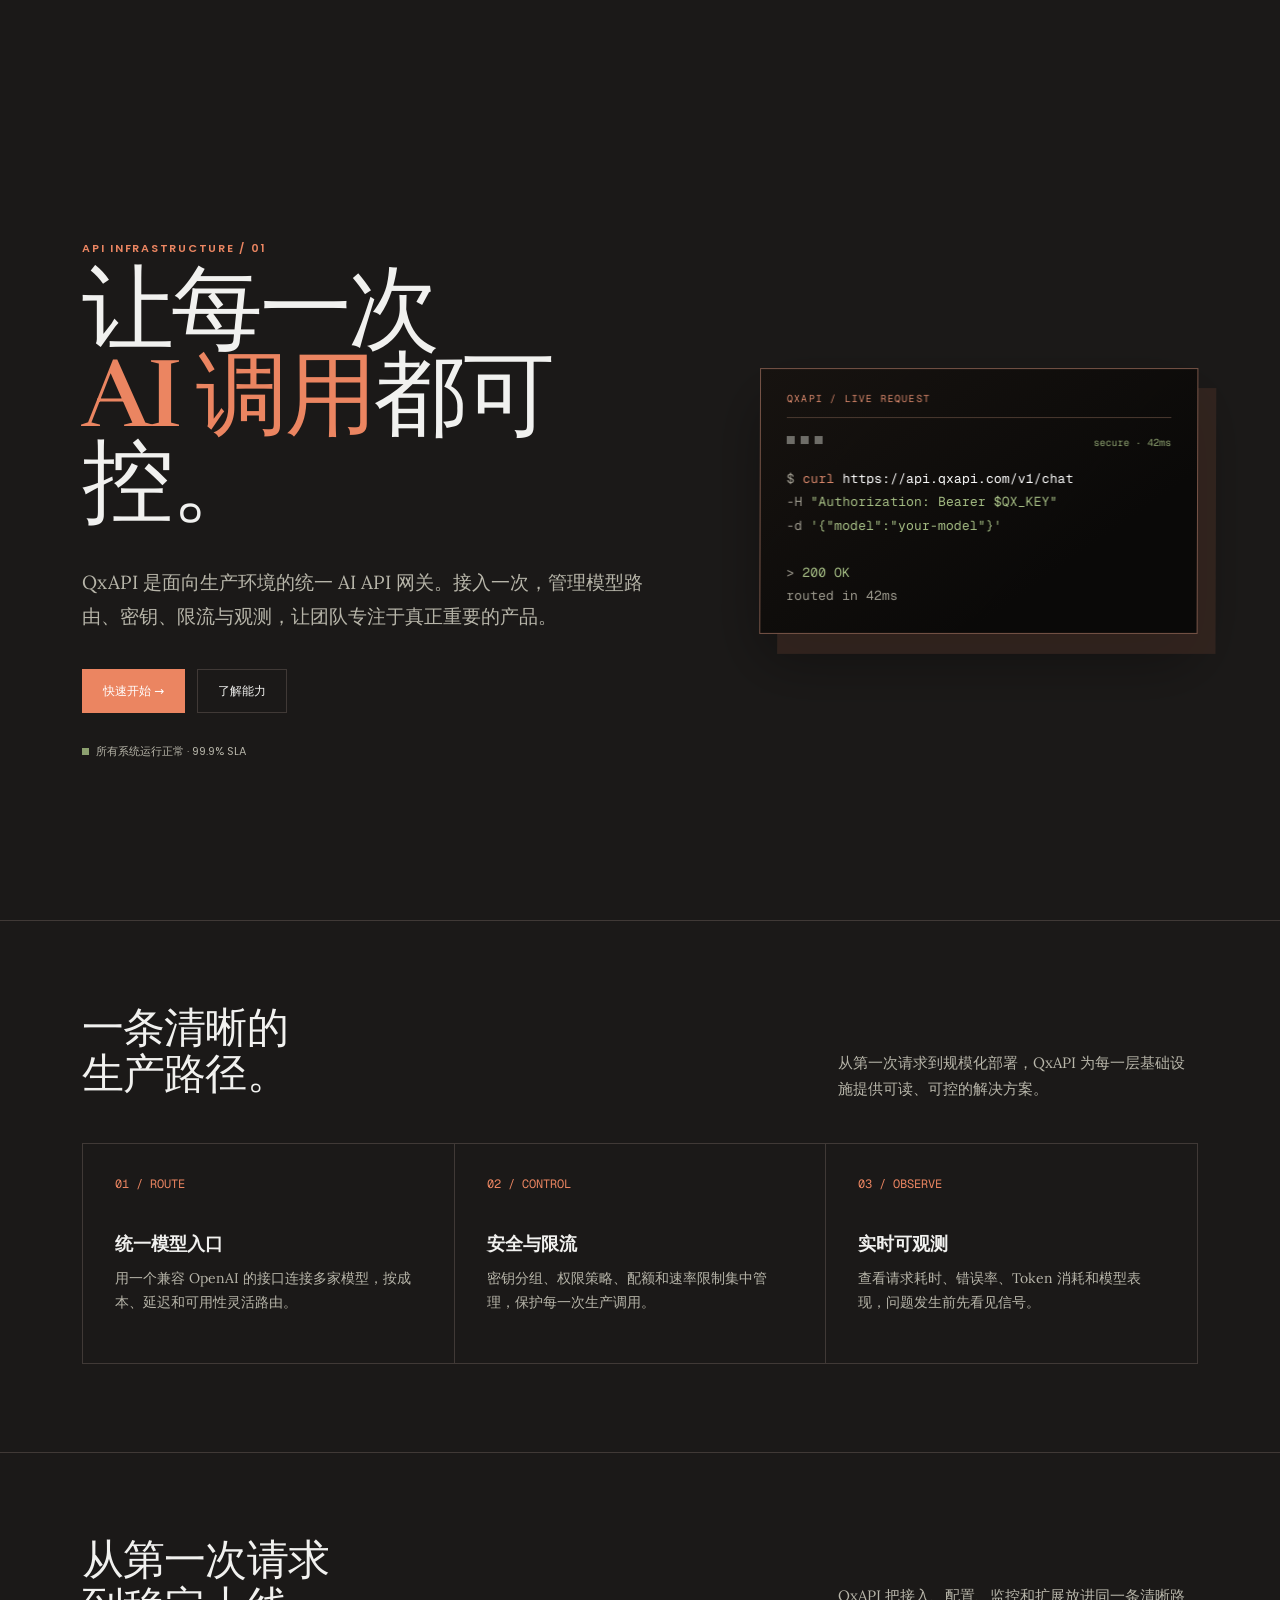
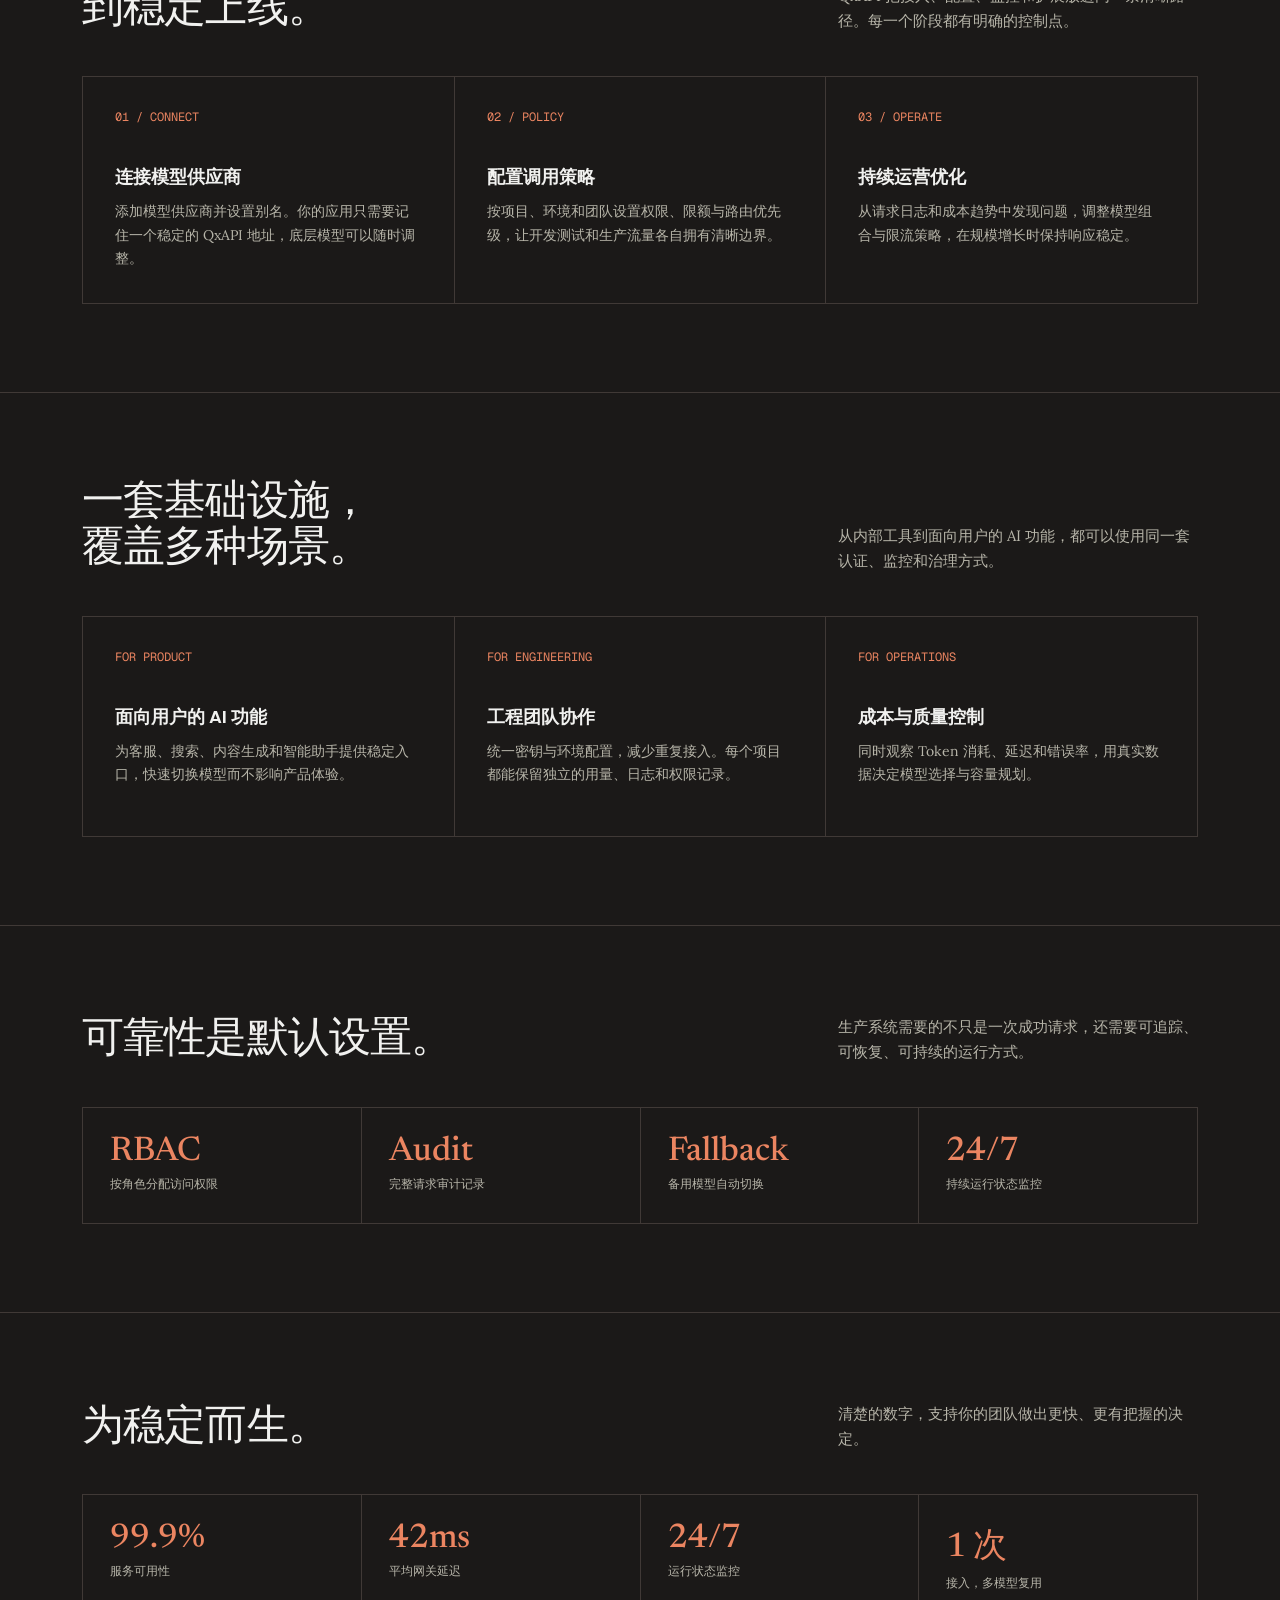
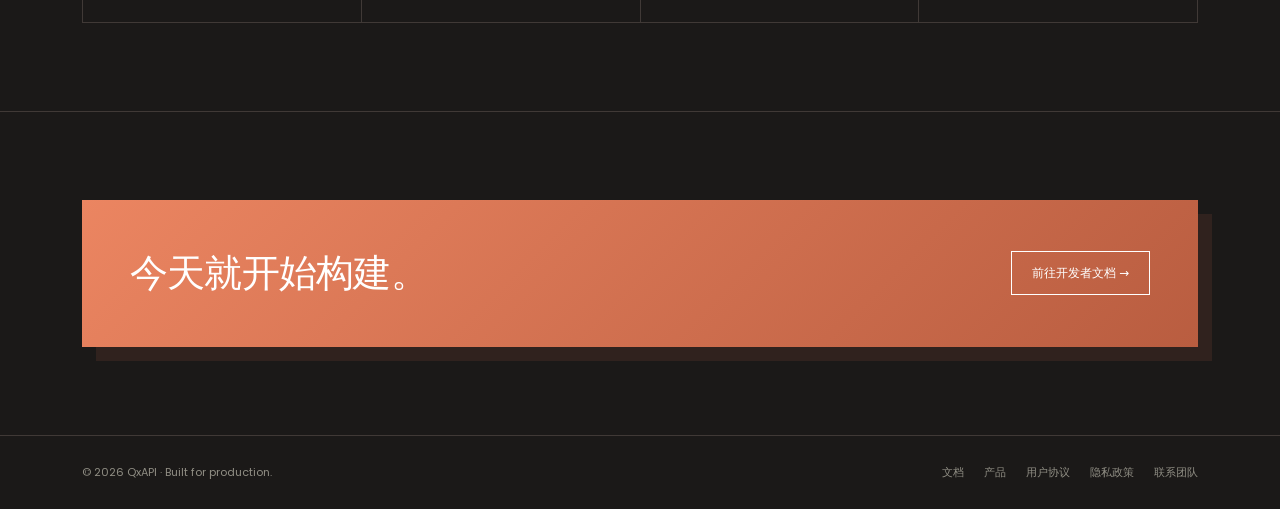
==== commit ca02cfa3: "Add legal pages and fix documentation back navigation" ====
--- a/index.html
+++ b/index.html
@@ -156,7 +156,7 @@
     </main>
     <footer class="footer">
         <div class="wrap"><span>© 2026 QxAPI · Built for production.</span>
-            <nav><a href="docs.html">文档</a><a href="#product">产品</a><a href="mailto:hello@qxapi.com">联系团队</a></nav>
+            <nav aria-label="页脚导航"><a href="docs.html">文档</a><a href="#product">产品</a><a href="terms.html">用户协议</a><a href="privacy.html">隐私政策</a><a href="mailto:hello@qxapi.com">联系团队</a></nav>
         </div>
     </footer>
 </body>
--- a/css/style.css
+++ b/css/style.css
@@ -1,4 +1,53 @@
 /* QxAPI shared design system */
+
+/* Legal reading pages: scoped to keep the landing page unchanged. */
+.legal-page { background: #1b1918; perspective: none; line-height: 1.85; }
+.legal-page .legal-top { min-height: 92px; display: flex; align-items: center; }
+.legal-page .legal-back { display: inline-flex; align-items: center; min-height: 44px; padding: 8px 16px; border: 1px solid var(--line); color: var(--ink); font: 13px var(--sans); }
+.legal-page .legal-back:hover { border-color: var(--accent); color: var(--accent); background: var(--surface); }
+.legal-page .legal-layout { display: grid; grid-template-columns: 220px minmax(0, 1fr); gap: 64px; padding-top: 44px; padding-bottom: 88px; }
+.legal-page .legal-toc { position: sticky; top: 28px; align-self: start; max-height: calc(100svh - 56px); overflow-y: auto; border-left: 1px solid var(--line); padding-left: 20px; }
+.legal-page .legal-label { margin: 0 0 20px; color: var(--accent); font: 12px/1.6 var(--mono); letter-spacing: .08em; }
+.legal-page .legal-toc ol { margin: 0; padding-left: 20px; }
+.legal-page .legal-toc li { color: var(--muted); font: 13px/1.7 var(--sans); }
+.legal-page .legal-toc a { display: block; padding: 7px 0; }
+.legal-page .legal-toc a:hover { color: var(--accent); }
+.legal-page .legal-content { min-width: 0; overflow-wrap: anywhere; }
+.legal-page .legal-heading { padding-bottom: 40px; border-bottom: 1px solid var(--line); }
+.legal-page .legal-heading h1 { margin: 0 0 24px; color: var(--ink); font: 500 clamp(36px, 5vw, 56px)/1.3 var(--display); }
+.legal-page .legal-heading > p:last-child { margin: 0; color: var(--muted); font-size: 18px; }
+.legal-page .legal-content section { padding: 36px 0 24px; border-bottom: 1px solid var(--line); scroll-margin-top: 24px; }
+.legal-page .legal-content h2 { display: flex; align-items: baseline; gap: 16px; margin: 0 0 20px; color: var(--ink); font: 500 24px/1.5 var(--display); }
+.legal-page .legal-content h2 span { flex-shrink: 0; color: var(--accent); font: 12px var(--mono); }
+.legal-page .legal-content p, .legal-page .legal-content li, .legal-page .legal-content dd { color: var(--muted); font-size: 16px; }
+.legal-page .legal-content ul { padding-left: 24px; }
+.legal-page .legal-content li { margin: 10px 0; }
+.legal-page .legal-content dt { margin-top: 24px; color: var(--ink); font-weight: 600; }
+.legal-page .legal-content dd { margin: 8px 0 0; }
+.legal-page .legal-content section a { color: var(--accent); text-decoration: underline; text-underline-offset: 4px; }
+.legal-page .legal-next { display: flex; justify-content: space-between; flex-wrap: wrap; gap: 16px; margin-top: 36px; padding: 24px; background: var(--surface); border: 1px solid var(--line); color: var(--accent); }
+.legal-page .legal-next:hover { border-color: var(--accent); }
+.legal-page .legal-next span { color: var(--muted); }
+.legal-page a:focus-visible { outline: 2px solid var(--accent); outline-offset: 4px; }
+.legal-page .legal-skip { position: absolute; left: 20px; top: 8px; transform: translateY(-200%); padding: 8px 16px; background: var(--accent); color: #1b1918; z-index: 10; }
+.legal-page .legal-skip:focus { transform: none; }
+.footer > .wrap { gap: 16px; flex-wrap: wrap; }
+.footer nav { display: flex; flex-wrap: wrap; gap: 12px 20px; }
+.footer nav a { margin: 0; }
+.legal-page .legal-footer [aria-current="page"] { color: var(--accent); }
+@media (max-width: 900px) {
+    .legal-page .legal-layout { grid-template-columns: 180px minmax(0, 1fr); gap: 32px; }
+}
+@media (max-width: 700px) {
+    .legal-page .legal-layout { display: flex; flex-direction: column; gap: 32px; padding-top: 20px; padding-bottom: 56px; }
+    .legal-page .legal-toc { position: static; max-height: none; width: 100%; border: 1px solid var(--line); padding: 20px; }
+    .legal-page .legal-toc ol { display: grid; grid-template-columns: repeat(2, minmax(0, 1fr)); gap: 0 24px; }
+    .legal-page .legal-toc .legal-label { margin-bottom: 8px; }
+    .legal-page .legal-content h2 { font-size: 22px; }
+}
+@media (prefers-reduced-motion: reduce) {
+    html:has(.legal-page) { scroll-behavior: auto; }
+}
 
         :root {
             --paper: #1b1918;
@@ -547,6 +596,27 @@
             align-items: center
         }
 
+        .back-button {
+            position: absolute;
+            top: 24px;
+            left: 32px;
+            z-index: 5;
+            border: 1px solid var(--line);
+            background: var(--surface);
+            color: var(--muted);
+            padding: 9px 13px;
+            font: 500 11px var(--sans);
+            cursor: pointer;
+            transition: transform .2s ease, color .2s ease, border-color .2s ease, box-shadow .2s ease
+        }
+
+        .back-button:hover {
+            transform: translateY(-2px);
+            color: var(--accent);
+            border-color: var(--accent);
+            box-shadow: 4px 4px 0 rgba(235, 133, 97, .18)
+        }
+
         .brand {
             display: flex;
             align-items: center;
